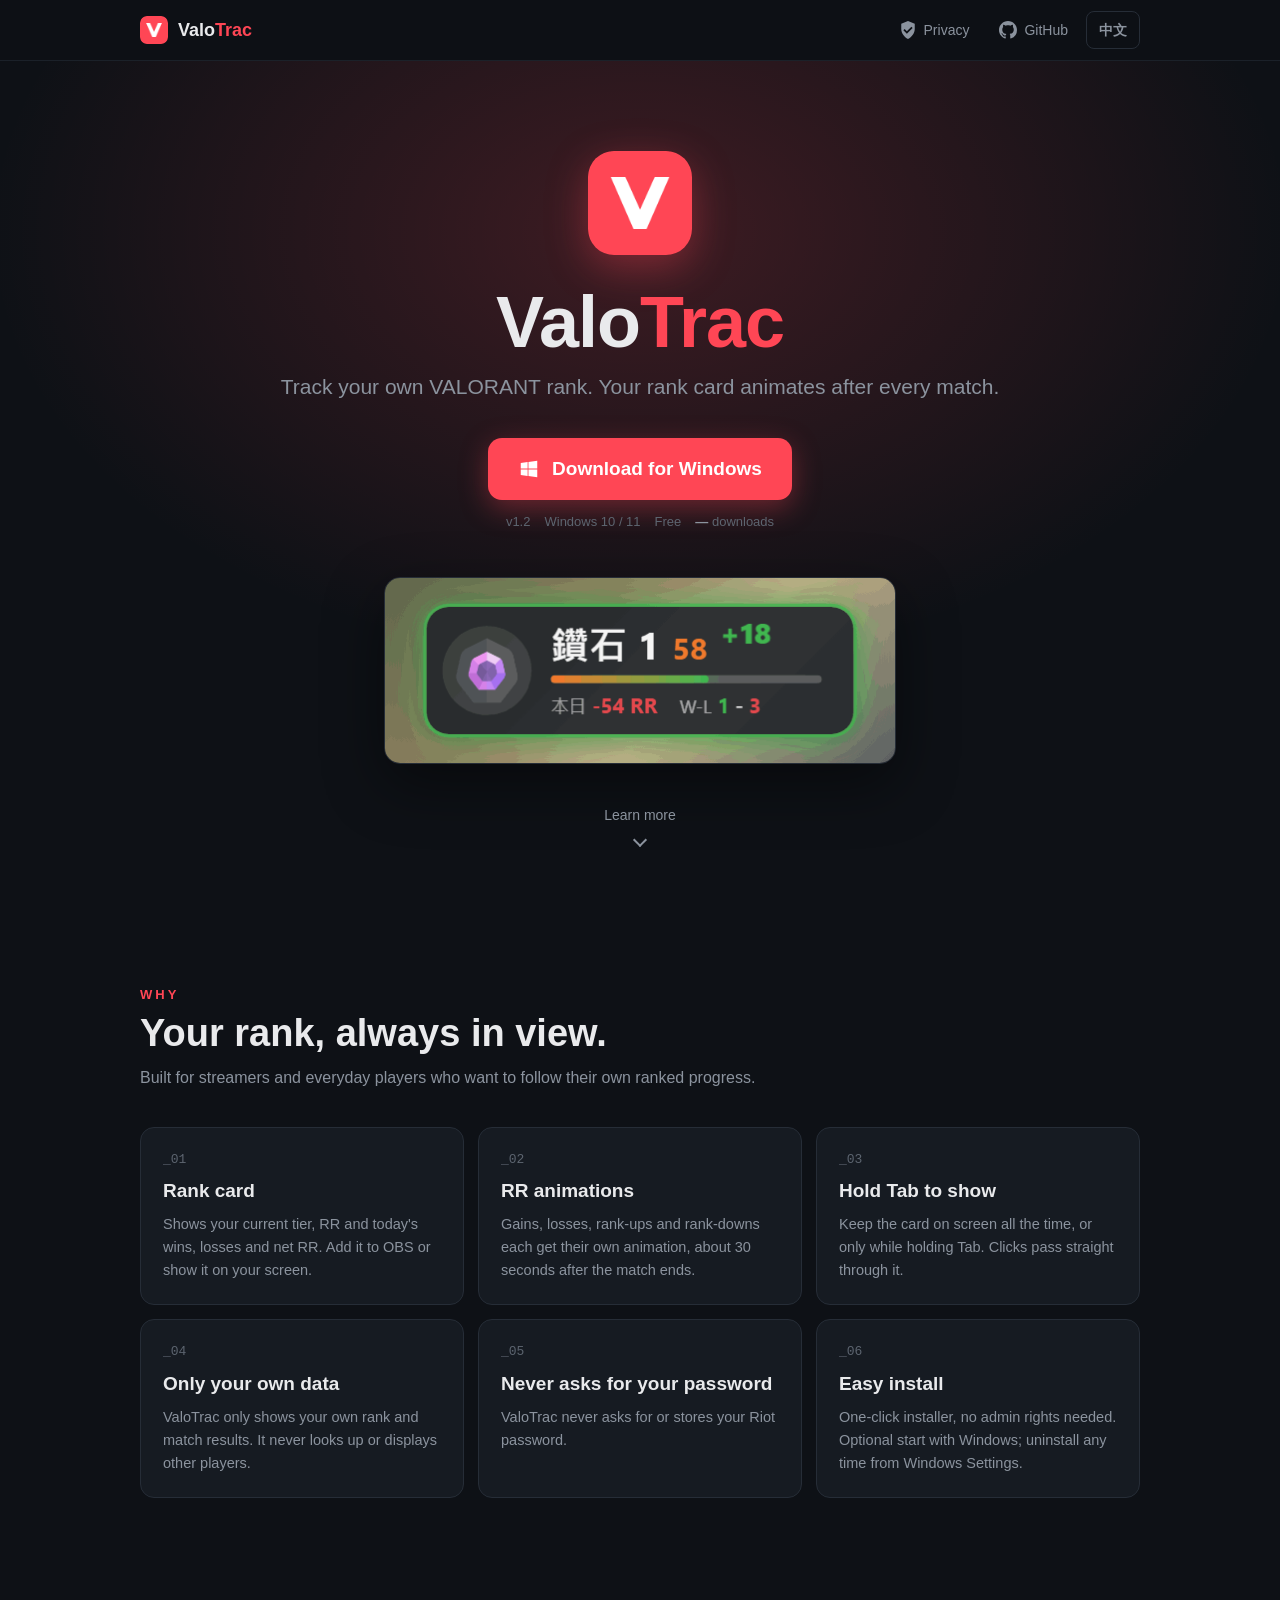
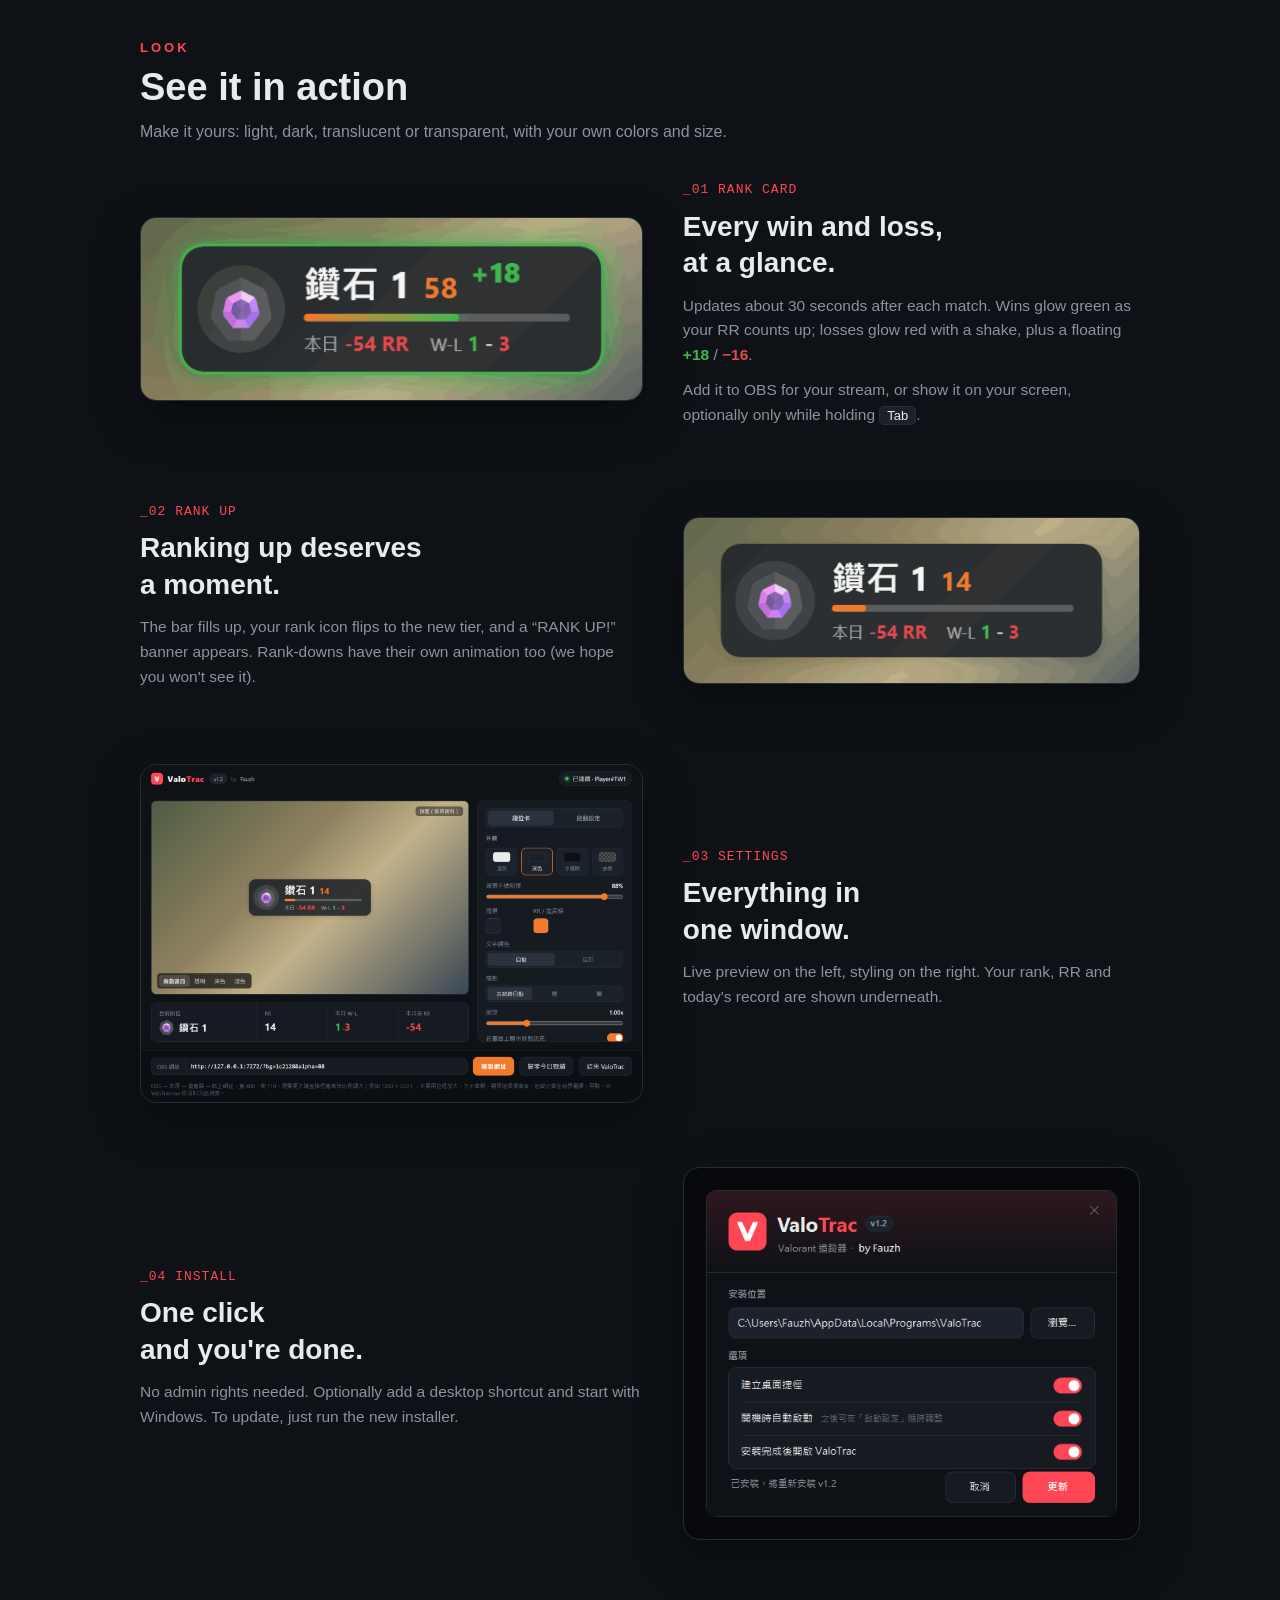
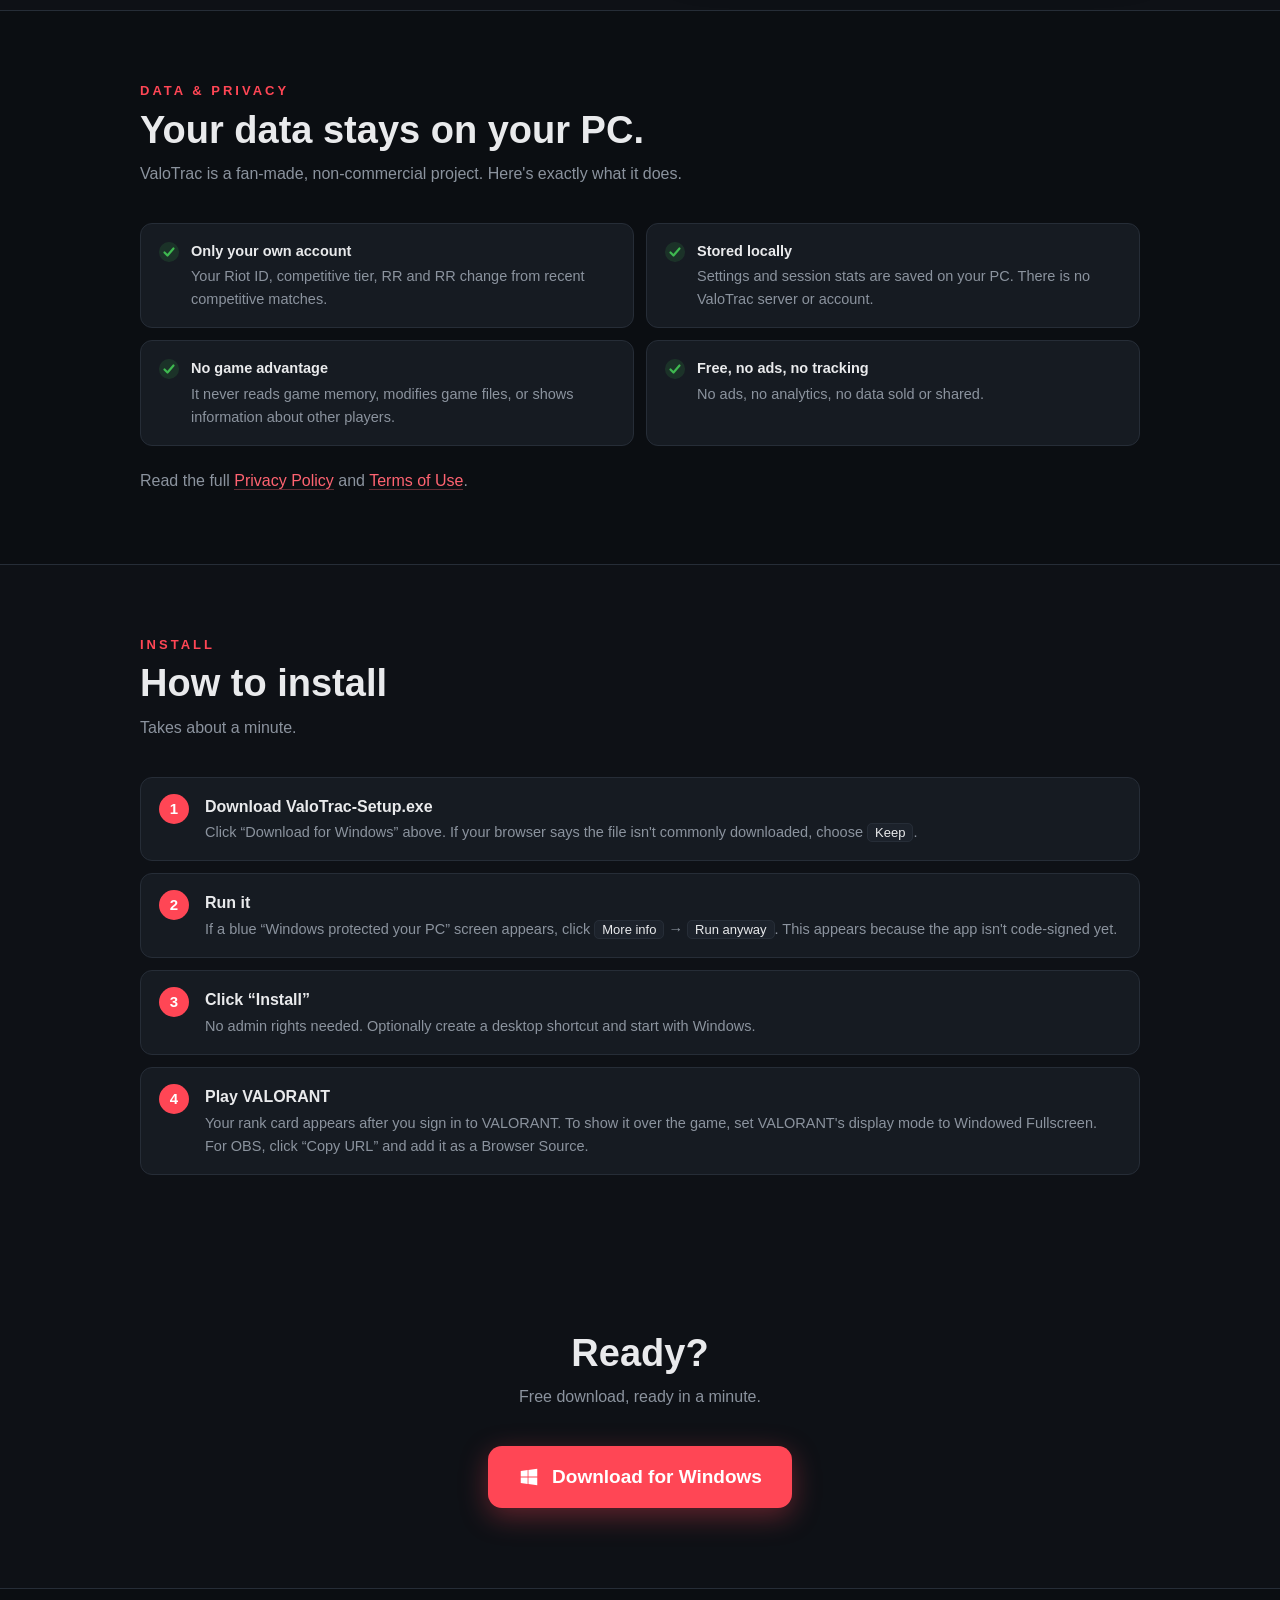
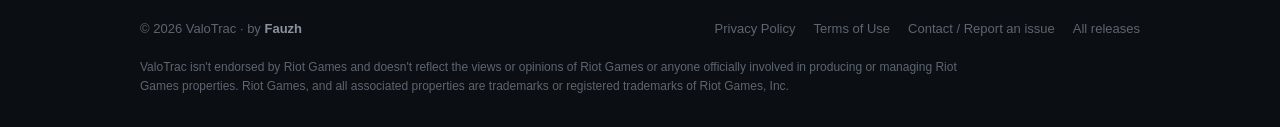
==== docs/index.html @ a449d6d4 "Add files via upload" ====
<!doctype html>
<html lang="zh-Hant">
<head>
<meta charset="utf-8">
<meta name="viewport" content="width=device-width, initial-scale=1">
<title data-en="ValoTrac — VALORANT Rank Tracker">ValoTrac — Valorant 追蹤器</title>
<meta name="description" content="ValoTrac is a free Windows companion app that tracks your own VALORANT competitive rank and RR, with an animated rank card for streams and your screen. by Fauzh">
<meta property="og:title" content="ValoTrac — VALORANT Rank Tracker">
<meta property="og:description" content="Track your own VALORANT rank and RR with an animated rank card. Free for Windows.">
<meta property="og:image" content="img/shot-app.png">
<link rel="icon" href="favicon.ico">
<style>
  :root {
    --bg: #0e1116; --bg2: #0b0e12; --panel: #161b22; --panel2: #1c222b; --line: #262d37;
    --text: #e9eaec; --muted: #8b939e; --dim: #5d6570;
    --red: #ff4655; --red2: #ff6371; --accent: #f27a2c; --win: #3fb950;
  }
  * { box-sizing: border-box; }
  html { scroll-behavior: smooth; }
  body {
    margin: 0; background: var(--bg); color: var(--text);
    font-family: "Segoe UI", "Microsoft JhengHei", "PingFang TC", "Noto Sans TC", sans-serif;
    font-size: 16px; line-height: 1.6; -webkit-font-smoothing: antialiased;
  }
  a { color: inherit; text-decoration: none; }
  .wrap { max-width: 1040px; margin: 0 auto; padding: 0 20px; }

  /* ---------- 頂部 ---------- */
  nav { position: sticky; top: 0; z-index: 10; backdrop-filter: blur(10px); background: rgba(14,17,22,.75); border-bottom: 1px solid rgba(38,45,55,.6); }
  nav .wrap { display: flex; align-items: center; gap: 6px; height: 60px; }
  .brand { display: flex; align-items: center; gap: 10px; font-weight: 800; font-size: 18px; margin-right: auto; }
  .brand img { width: 28px; height: 28px; border-radius: 7px; }
  .brand span { color: var(--red); }
  .navlink { display: inline-flex; align-items: center; gap: 7px; padding: 7px 12px; border-radius: 8px; color: var(--muted); font-size: 14px; background: none; border: 0; font: inherit; font-size: 14px; cursor: pointer; }
  .navlink:hover { background: var(--panel); color: var(--text); }
  .navlink svg { width: 18px; height: 18px; fill: currentColor; }
  .lang { border: 1px solid var(--line); font-weight: 600; min-width: 52px; justify-content: center; }

  /* ---------- Hero ---------- */
  .hero { position: relative; text-align: center; padding: 90px 0 70px; overflow: hidden; }
  .hero::before {
    content: ""; position: absolute; inset: -40% -10% auto; height: 120%;
    background: radial-gradient(ellipse at center, rgba(255,70,85,.20), transparent 60%); pointer-events: none;
  }
  .hero > * { position: relative; }
  .logo { width: 104px; height: 104px; border-radius: 26px; box-shadow: 0 12px 40px rgba(255,70,85,.35); }
  h1 { font-size: clamp(44px, 9vw, 72px); line-height: 1.05; margin: 22px 0 10px; letter-spacing: -1px; }
  h1 span { color: var(--red); }
  .tagline { font-size: clamp(17px, 2.6vw, 21px); color: var(--muted); margin: 0 0 34px; }
  .cta { display: inline-flex; flex-direction: column; align-items: center; gap: 12px; }
  .dl {
    display: inline-flex; align-items: center; gap: 12px; padding: 16px 30px; border-radius: 14px;
    background: var(--red); color: #fff; font-size: 19px; font-weight: 700;
    box-shadow: 0 8px 28px rgba(255,70,85,.35); transition: transform .15s, background .15s, box-shadow .15s;
  }
  .dl:hover { background: var(--red2); transform: translateY(-2px); box-shadow: 0 12px 34px rgba(255,70,85,.45); }
  .dl svg { width: 22px; height: 22px; fill: currentColor; }
  .meta { font-size: 13px; color: var(--dim); display: flex; gap: 14px; flex-wrap: wrap; justify-content: center; }
  .meta b { color: var(--muted); font-weight: 600; }
  .hero-gif { margin: 44px auto 0; max-width: 512px; border-radius: 16px; overflow: hidden; border: 1px solid var(--line); box-shadow: 0 20px 60px rgba(0,0,0,.45); }
  .hero-gif img { display: block; width: 100%; height: auto; }
  .more { display: inline-block; margin-top: 40px; color: var(--muted); font-size: 14px; }
  .more:hover { color: var(--text); }
  .more::after { content: ""; display: block; width: 8px; height: 8px; margin: 8px auto 0; border-right: 2px solid currentColor; border-bottom: 2px solid currentColor; transform: rotate(45deg); }

  /* ---------- 區塊 ---------- */
  section { padding: 70px 0; }
  .eyebrow { color: var(--red); font-weight: 800; letter-spacing: 3px; font-size: 13px; }
  h2 { font-size: clamp(28px, 4.5vw, 38px); margin: 6px 0 8px; line-height: 1.2; }
  .lead { color: var(--muted); margin: 0 0 36px; }

  .features { display: grid; grid-template-columns: repeat(3, 1fr); gap: 14px; }
  .feat { background: var(--panel); border: 1px solid var(--line); border-radius: 14px; padding: 22px; transition: border-color .2s, transform .2s; }
  .feat:hover { border-color: #3a4350; transform: translateY(-2px); }
  .feat .n { font-family: Consolas, monospace; color: var(--dim); font-size: 13px; }
  .feat h3 { margin: 6px 0 6px; font-size: 19px; }
  .feat p { margin: 0; color: var(--muted); font-size: 14.5px; }

  .show { display: grid; grid-template-columns: 1.1fr 1fr; gap: 40px; align-items: center; margin-bottom: 64px; }
  .show:last-child { margin-bottom: 0; }
  .show.rev .media { order: 2; }
  .show .media { border-radius: 16px; overflow: hidden; border: 1px solid var(--line); background: var(--panel); box-shadow: 0 16px 48px rgba(0,0,0,.35); }
  .show .media.plain { background: #07090c; padding: 22px; display: grid; place-items: center; }
  .show .media img { display: block; width: 100%; height: auto; }
  .show .media.plain img { max-width: 420px; border-radius: 10px; }
  .show .n { font-family: Consolas, monospace; color: var(--red); font-size: 13px; letter-spacing: 1px; }
  .show h3 { font-size: clamp(22px, 3vw, 28px); line-height: 1.3; margin: 8px 0 12px; }
  .show p { color: var(--muted); margin: 0 0 10px; font-size: 15.5px; }
  .show p b { color: var(--text); }
  .show b.up { color: var(--win); } .show b.down { color: #e5484d; }

  /* ---------- 資料與隱私 ---------- */
  .trust { background: var(--bg2); border-top: 1px solid var(--line); border-bottom: 1px solid var(--line); }
  .checks { display: grid; grid-template-columns: 1fr 1fr; gap: 12px; padding: 0; margin: 0 0 22px; list-style: none; }
  .checks li { display: flex; gap: 12px; align-items: flex-start; background: var(--panel); border: 1px solid var(--line); border-radius: 12px; padding: 16px 18px; color: var(--muted); font-size: 14.5px; }
  .checks li::before { content: ""; flex: none; width: 20px; height: 20px; margin-top: 2px; border-radius: 50%; background: rgba(63,185,80,.15) url("data:image/svg+xml,%3Csvg xmlns='http://www.w3.org/2000/svg' viewBox='0 0 20 20'%3E%3Cpath d='M5.5 10.5l3 3 6-7' fill='none' stroke='%233fb950' stroke-width='2.2' stroke-linecap='round' stroke-linejoin='round'/%3E%3C/svg%3E") center/20px no-repeat; }
  .checks b { color: var(--text); display: block; margin-bottom: 2px; }
  .textlink { color: var(--red2); border-bottom: 1px solid rgba(255,99,113,.35); }
  .textlink:hover { border-color: var(--red2); }

  .steps { counter-reset: s; display: grid; gap: 12px; padding: 0; margin: 0; list-style: none; }
  .steps li { counter-increment: s; display: flex; gap: 16px; align-items: flex-start; background: var(--panel); border: 1px solid var(--line); border-radius: 12px; padding: 16px 18px; }
  .steps li::before { content: counter(s); flex: none; width: 30px; height: 30px; border-radius: 50%; background: var(--red); color: #fff; font-weight: 800; display: grid; place-items: center; font-size: 15px; }
  .steps b { color: var(--text); }
  .steps p { margin: 2px 0 0; color: var(--muted); font-size: 14.5px; }
  kbd { font-family: inherit; font-size: 13px; padding: 1px 7px; border-radius: 5px; background: var(--panel2); border: 1px solid var(--line); color: var(--text); }

  .final { text-align: center; padding: 80px 0; }

  footer { border-top: 1px solid var(--line); background: var(--bg2); padding: 30px 0; color: var(--dim); font-size: 13px; }
  footer .row { display: flex; flex-wrap: wrap; gap: 8px 22px; justify-content: space-between; align-items: center; }
  footer .links { display: flex; flex-wrap: wrap; gap: 6px 18px; }
  footer .links a:hover { color: var(--text); }
  footer b { color: var(--muted); }
  footer .legal { margin: 18px 0 0; font-size: 12px; line-height: 1.6; color: var(--dim); max-width: 820px; }

  @media (max-width: 800px) {
    .features { grid-template-columns: 1fr 1fr; }
    .checks { grid-template-columns: 1fr; }
    .show { grid-template-columns: 1fr; gap: 20px; margin-bottom: 48px; }
    .show.rev .media { order: 0; }
    .show h3 br { display: none; }
  }
  @media (max-width: 520px) {
    .features { grid-template-columns: 1fr; }
    .navlink .t { display: none; }
    .hero { padding: 64px 0 50px; }
    .dl { padding: 14px 24px; font-size: 17px; }
  }
</style>
</head>
<body>

<nav>
  <div class="wrap">
    <a class="brand" href="#"><img src="img/icon.png" alt=""><b>Valo<span>Trac</span></b></a>
    <a class="navlink" href="privacy.html"><svg viewBox="0 0 16 16"><path d="M8 0 2 2.5v4.6c0 3.7 2.6 7.2 6 8.9 3.4-1.7 6-5.2 6-8.9V2.5L8 0Zm-1 11.4L3.9 8.3l1.1-1.1 2 2 4-4 1.1 1.1-5.1 5.1Z"/></svg><span class="t" data-en="Privacy">隱私權</span></a>
    <a class="navlink" data-gh="repo" href="#" target="_blank" rel="noopener">
      <svg viewBox="0 0 16 16"><path d="M8 0C3.58 0 0 3.58 0 8c0 3.54 2.29 6.53 5.47 7.59.4.07.55-.17.55-.38 0-.19-.01-.82-.01-1.49-2.01.37-2.53-.49-2.69-.94-.09-.23-.48-.94-.82-1.13-.28-.15-.68-.52-.01-.53.63-.01 1.08.58 1.23.82.72 1.21 1.87.87 2.33.66.07-.52.28-.87.51-1.07-1.78-.2-3.64-.89-3.64-3.95 0-.87.31-1.59.82-2.15-.08-.2-.36-1.02.08-2.12 0 0 .67-.21 2.2.82.64-.18 1.32-.27 2-.27.68 0 1.36.09 2 .27 1.53-1.04 2.2-.82 2.2-.82.44 1.1.16 1.92.08 2.12.51.56.82 1.27.82 2.15 0 3.07-1.87 3.75-3.65 3.95.29.25.54.73.54 1.48 0 1.07-.01 1.93-.01 2.2 0 .21.15.46.55.38A8.013 8.013 0 0016 8c0-4.42-3.58-8-8-8z"/></svg><span class="t">GitHub</span></a>
    <button class="navlink lang" id="langBtn" type="button" aria-label="Switch language">EN</button>
  </div>
</nav>

<header class="hero">
  <div class="wrap">
    <img class="logo" src="img/icon.png" alt="ValoTrac">
    <h1>Valo<span>Trac</span></h1>
    <p class="tagline" data-en="Track your own VALORANT rank. Your rank card animates after every match.">追蹤你自己的 VALORANT 段位，打完一場，段位卡自己會動。</p>
    <div class="cta">
      <a class="dl" data-gh="download" href="#">
        <svg viewBox="0 0 24 24"><path d="M3 5.5 10.5 4.4v7.1H3V5.5Zm0 13 7.5 1.1v-7H3v5.9Zm8.4 1.2L21 21v-8.4h-9.6v7.1Zm0-15.4v7.2H21V3l-9.6 1.3Z"/></svg>
        <span data-en="Download for Windows">下載 Windows 版</span>
      </a>
      <div class="meta">
        <span id="ver">v1.2</span>
        <span>Windows 10 / 11</span>
        <span data-en="Free">免費</span>
        <span data-en="&lt;b id=&quot;count&quot;&gt;—&lt;/b&gt; downloads">累計下載 <b id="count">—</b> 次</span>
      </div>
    </div>
    <div class="hero-gif"><img src="img/card-updown.gif" alt="Rank card animation: +18 RR win, −16 RR loss" width="512" height="186"></div>
    <div><a class="more" href="#why" data-en="Learn more">更多</a></div>
  </div>
</header>

<section id="why">
  <div class="wrap">
    <div class="eyebrow">WHY</div>
    <h2 data-en="Your rank, always in view.">開著遊戲，段位一直都在眼前。</h2>
    <p class="lead" data-en="Built for streamers and everyday players who want to follow their own ranked progress.">給想隨時掌握自己排位進度的實況主與一般玩家。</p>
    <div class="features">
      <div class="feat"><div class="n">_01</div><h3 data-en="Rank card">段位卡</h3><p data-en="Shows your current tier, RR and today's wins, losses and net RR. Add it to OBS or show it on your screen.">即時顯示你的段位、RR、本日勝敗與淨 RR。可以放進 OBS，也可以直接顯示在螢幕上。</p></div>
      <div class="feat"><div class="n">_02</div><h3 data-en="RR animations">上分動畫</h3><p data-en="Gains, losses, rank-ups and rank-downs each get their own animation, about 30 seconds after the match ends.">上分、掉分、升段、降段都有專屬動畫，比賽結束約 30 秒內自動更新。</p></div>
      <div class="feat"><div class="n">_03</div><h3 data-en="Hold Tab to show">按 Tab 顯示</h3><p data-en="Keep the card on screen all the time, or only while holding Tab. Clicks pass straight through it.">段位卡可以一直顯示，或只在按住 Tab 時出現；滑鼠會直接穿透，不影響操作。</p></div>
      <div class="feat"><div class="n">_04</div><h3 data-en="Only your own data">只看你自己</h3><p data-en="ValoTrac only shows your own rank and match results. It never looks up or displays other players.">ValoTrac 只顯示你自己的段位與戰績，不會查詢或顯示其他玩家的資料。</p></div>
      <div class="feat"><div class="n">_05</div><h3 data-en="Never asks for your password">不會要你的密碼</h3><p data-en="ValoTrac never asks for or stores your Riot password.">ValoTrac 不會要求、也不會儲存你的 Riot 帳號密碼。</p></div>
      <div class="feat"><div class="n">_06</div><h3 data-en="Easy install">好安裝</h3><p data-en="One-click installer, no admin rights needed. Optional start with Windows; uninstall any time from Windows Settings.">一鍵安裝，不需要系統管理員權限；可設定開機自動啟動，隨時從 Windows 設定解除安裝。</p></div>
    </div>
  </div>
</section>

<section>
  <div class="wrap">
    <div class="eyebrow">LOOK</div>
    <h2 data-en="See it in action">長這樣</h2>
    <p class="lead" data-en="Make it yours: light, dark, translucent or transparent, with your own colors and size.">外觀可以自己調：淺色、深色、半透明、去背，顏色和大小都能改。</p>

    <div class="show">
      <div class="media"><img src="img/card-updown.gif" alt="Rank card: +18 RR with green glow, −16 RR with red glow" loading="lazy"></div>
      <div class="txt">
        <div class="n" data-en="_01 RANK CARD">_01 段位卡</div>
        <h3 data-en="Every win and loss,&lt;br&gt;at a glance.">每一場的加分、扣分，<br>一眼就看到。</h3>
        <p data-en="Updates about 30 seconds after each match. Wins glow green as your RR counts up; losses glow red with a shake, plus a floating &lt;b class=&quot;up&quot;&gt;+18&lt;/b&gt; / &lt;b class=&quot;down&quot;&gt;−16&lt;/b&gt;.">打完一場約 30 秒內自動更新。上分時綠光、RR 數字往上跳；掉分時紅光加抖動，還會飄出 <b class="up">+18</b> / <b class="down">−16</b>。</p>
        <p data-en="Add it to OBS for your stream, or show it on your screen, optionally only while holding &lt;kbd&gt;Tab&lt;/kbd&gt;.">可以放進 OBS 直播，也可以直接顯示在螢幕上，設定成按住 <kbd>Tab</kbd> 才出現。</p>
      </div>
    </div>

    <div class="show rev">
      <div class="media"><img src="img/rankup.gif" alt="Rank-up animation" loading="lazy"></div>
      <div class="txt">
        <div class="n" data-en="_02 RANK UP">_02 升段動畫</div>
        <h3 data-en="Ranking up deserves&lt;br&gt;a moment.">升段那一刻，<br>值得一點儀式感。</h3>
        <p data-en="The bar fills up, your rank icon flips to the new tier, and a “RANK UP!” banner appears. Rank-downs have their own animation too (we hope you won't see it).">進度條衝到滿、段位圖示翻面換成新段位，再跳出「升段！」橫幅。降段也有專屬動畫（雖然不希望你看到）。</p>
      </div>
    </div>

    <div class="show">
      <div class="media"><img src="img/shot-app.png" alt="ValoTrac settings window" loading="lazy"></div>
      <div class="txt">
        <div class="n" data-en="_03 SETTINGS">_03 設定介面</div>
        <h3 data-en="Everything in&lt;br&gt;one window.">所有東西，<br>都在一個視窗裡調。</h3>
        <p data-en="Live preview on the left, styling on the right. Your rank, RR and today's record are shown underneath.">左邊即時預覽，右邊調外觀；下方顯示你目前的段位、RR 與本日戰績。</p>
      </div>
    </div>

    <div class="show rev">
      <div class="media plain"><img src="img/shot-setup.png" alt="ValoTrac installer" loading="lazy"></div>
      <div class="txt">
        <div class="n" data-en="_04 INSTALL">_04 安裝</div>
        <h3 data-en="One click&lt;br&gt;and you're done.">按一下，<br>就裝好了。</h3>
        <p data-en="No admin rights needed. Optionally add a desktop shortcut and start with Windows. To update, just run the new installer.">不需要系統管理員權限。可以勾選桌面捷徑、開機自動啟動；之後出新版，直接執行新的安裝檔就能更新。</p>
      </div>
    </div>
  </div>
</section>

<section class="trust" id="data">
  <div class="wrap">
    <div class="eyebrow">DATA &amp; PRIVACY</div>
    <h2 data-en="Your data stays on your PC.">你的資料只留在你的電腦。</h2>
    <p class="lead" data-en="ValoTrac is a fan-made, non-commercial project. Here's exactly what it does.">ValoTrac 是玩家自製的非商業專案，以下是它做什麼、不做什麼。</p>
    <ul class="checks">
      <li><div><b data-en="Only your own account">只讀取你自己的帳號</b><span data-en="Your Riot ID, competitive tier, RR and RR change from recent competitive matches.">你的 Riot ID、競技段位、RR，以及最近競技對戰的 RR 變化。</span></div></li>
      <li><div><b data-en="Stored locally">只存在本機</b><span data-en="Settings and session stats are saved on your PC. There is no ValoTrac server or account.">設定與戰績只存在你的電腦，沒有 ValoTrac 伺服器，也不需要註冊帳號。</span></div></li>
      <li><div><b data-en="No game advantage">不影響遊戲公平性</b><span data-en="It never reads game memory, modifies game files, or shows information about other players.">不讀取遊戲記憶體、不修改遊戲檔案，也不顯示任何其他玩家的資訊。</span></div></li>
      <li><div><b data-en="Free, no ads, no tracking">免費、無廣告、無追蹤</b><span data-en="No ads, no analytics, no data sold or shared.">沒有廣告、沒有使用分析，也不會販售或分享任何資料。</span></div></li>
    </ul>
    <p class="lead" style="margin:0" data-en="Read the full &lt;a class=&quot;textlink&quot; href=&quot;privacy.html&quot;&gt;Privacy Policy&lt;/a&gt; and &lt;a class=&quot;textlink&quot; href=&quot;terms.html&quot;&gt;Terms of Use&lt;/a&gt;.">完整內容請看<a class="textlink" href="privacy.html">隱私權政策</a>與<a class="textlink" href="terms.html">使用條款</a>。</p>
  </div>
</section>

<section id="install">
  <div class="wrap">
    <div class="eyebrow">INSTALL</div>
    <h2 data-en="How to install">怎麼安裝</h2>
    <p class="lead" data-en="Takes about a minute.">大約一分鐘。</p>
    <ol class="steps">
      <li><div><b data-en="Download ValoTrac-Setup.exe">下載 ValoTrac-Setup.exe</b><p data-en="Click “Download for Windows” above. If your browser says the file isn't commonly downloaded, choose &lt;kbd&gt;Keep&lt;/kbd&gt;.">按上面的「下載 Windows 版」。瀏覽器如果說「不常下載」，選<kbd>保留</kbd>。</p></div></li>
      <li><div><b data-en="Run it">雙擊執行</b><p data-en="If a blue “Windows protected your PC” screen appears, click &lt;kbd&gt;More info&lt;/kbd&gt; → &lt;kbd&gt;Run anyway&lt;/kbd&gt;. This appears because the app isn't code-signed yet.">如果跳出藍色的「Windows 已保護您的電腦」，點<kbd>其他資訊</kbd>→<kbd>仍要執行</kbd>。這是因為程式還沒有付費的數位簽章。</p></div></li>
      <li><div><b data-en="Click “Install”">按「安裝」</b><p data-en="No admin rights needed. Optionally create a desktop shortcut and start with Windows.">不需要系統管理員權限。可以勾選建立桌面捷徑、開機自動啟動。</p></div></li>
      <li><div><b data-en="Play VALORANT">打開 VALORANT，開始使用</b><p data-en="Your rank card appears after you sign in to VALORANT. To show it over the game, set VALORANT's display mode to Windowed Fullscreen. For OBS, click “Copy URL” and add it as a Browser Source.">登入 VALORANT 後段位卡就會出現。要顯示在遊戲畫面上，請把 VALORANT 的顯示模式設成「視窗化全螢幕」。要用 OBS 的話，按「複製網址」貼到瀏覽器來源即可。</p></div></li>
    </ol>
  </div>
</section>

<section class="final">
  <div class="wrap">
    <h2 data-en="Ready?">準備好了嗎？</h2>
    <p class="lead" data-en="Free download, ready in a minute.">免費下載，裝好就能用。</p>
    <a class="dl" data-gh="download" href="#">
      <svg viewBox="0 0 24 24"><path d="M3 5.5 10.5 4.4v7.1H3V5.5Zm0 13 7.5 1.1v-7H3v5.9Zm8.4 1.2L21 21v-8.4h-9.6v7.1Zm0-15.4v7.2H21V3l-9.6 1.3Z"/></svg>
      <span data-en="Download for Windows">下載 Windows 版</span>
    </a>
  </div>
</section>

<footer>
  <div class="wrap">
    <div class="row">
      <span>© 2026 ValoTrac · by <b>Fauzh</b></span>
      <div class="links">
        <a href="privacy.html" data-en="Privacy Policy">隱私權政策</a>
        <a href="terms.html" data-en="Terms of Use">使用條款</a>
        <a data-gh="issues" href="#" target="_blank" rel="noopener" data-en="Contact / Report an issue">聯絡 / 回報問題</a>
        <a data-gh="releases" href="#" target="_blank" rel="noopener" data-en="All releases">所有版本</a>
      </div>
    </div>
    <p class="legal">ValoTrac isn't endorsed by Riot Games and doesn't reflect the views or opinions of Riot Games or anyone officially involved in producing or managing Riot Games properties. Riot Games, and all associated properties are trademarks or registered trademarks of Riot Games, Inc.</p>
  </div>
</footer>

<script src="site.js"></script>
</body>
</html>
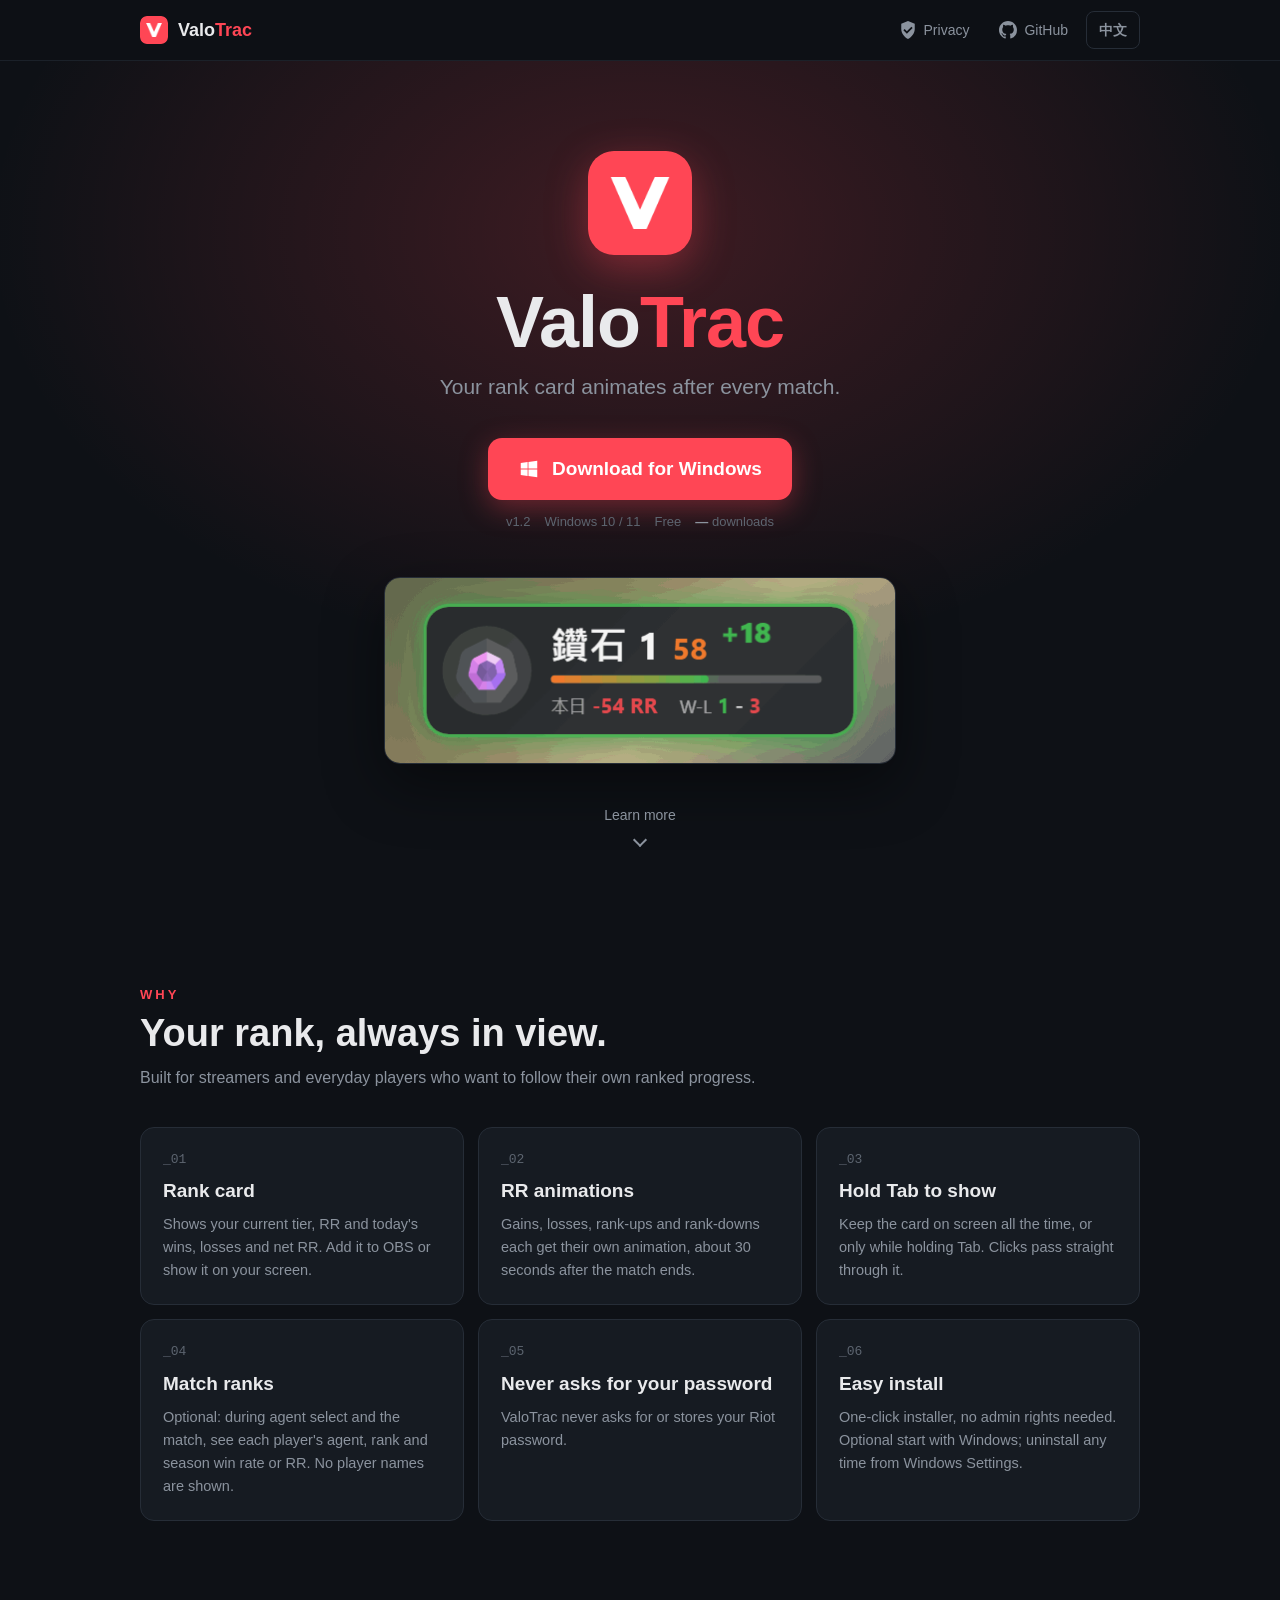
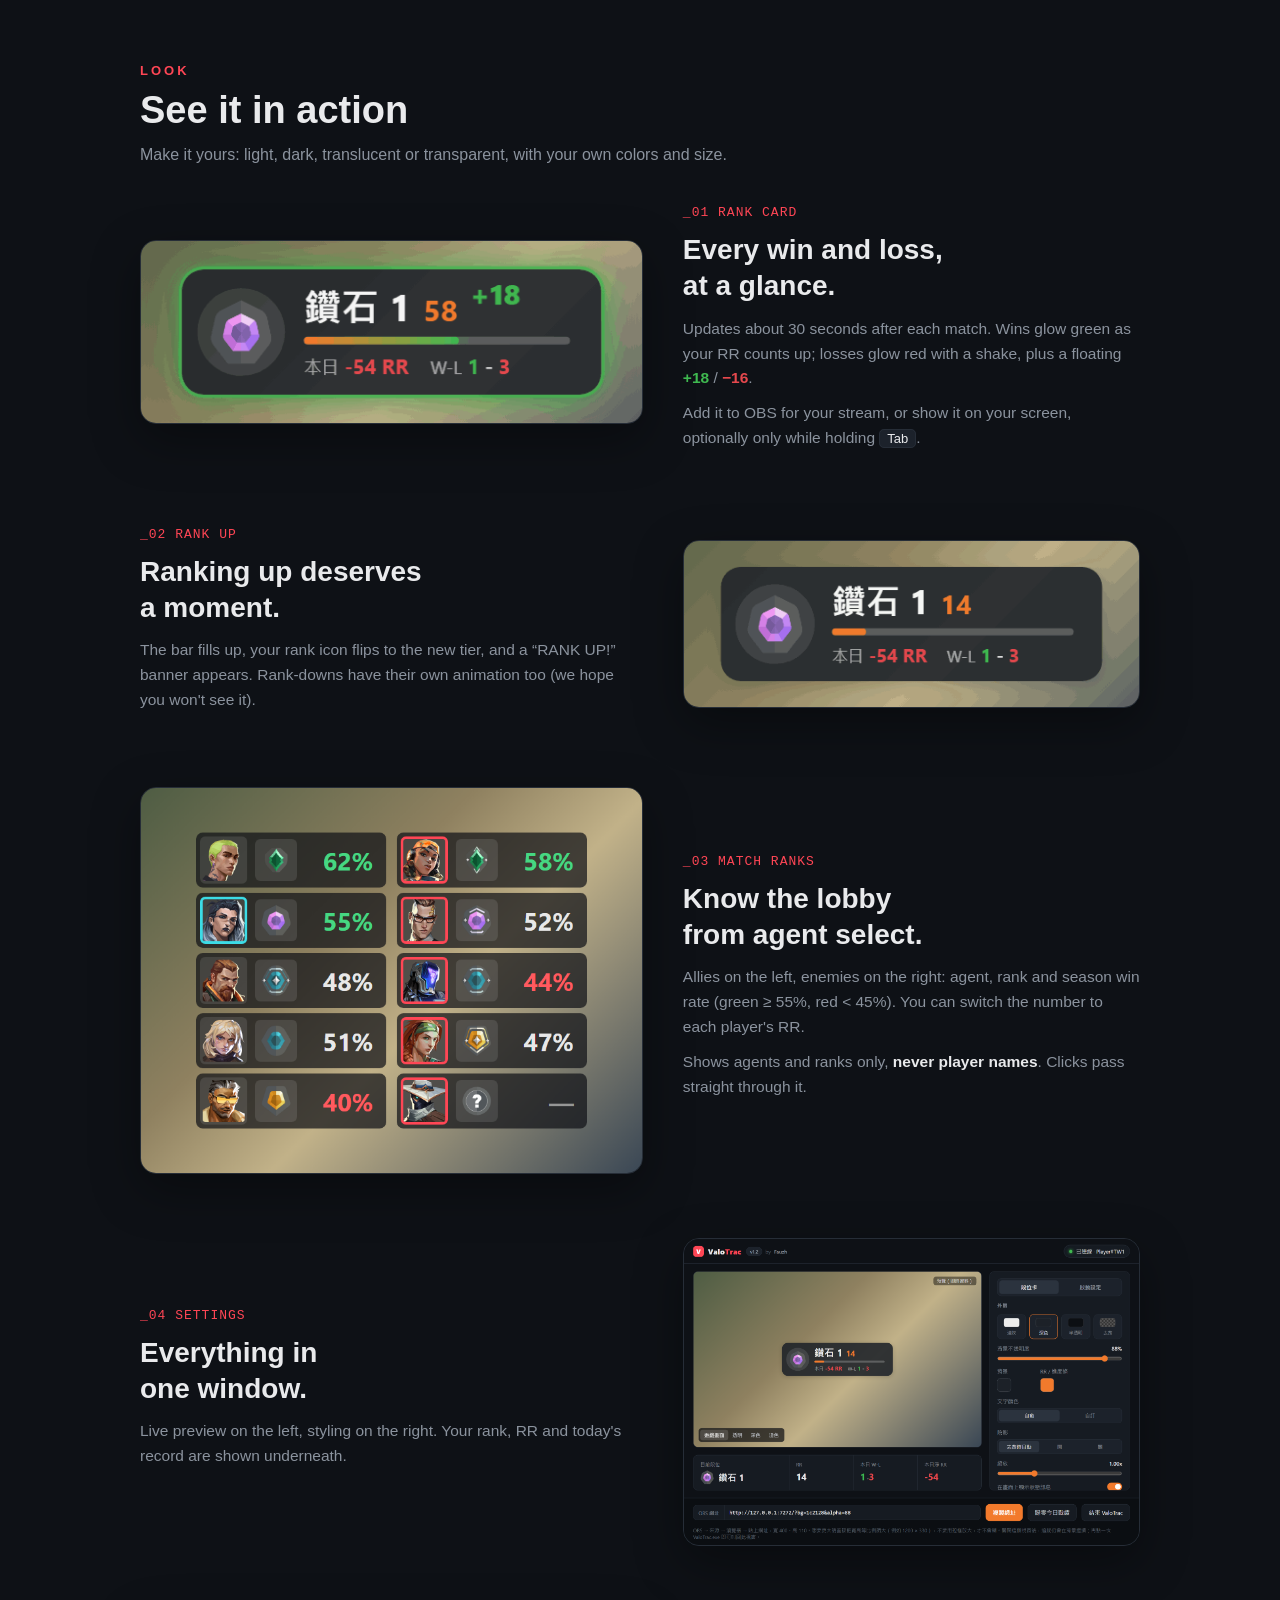
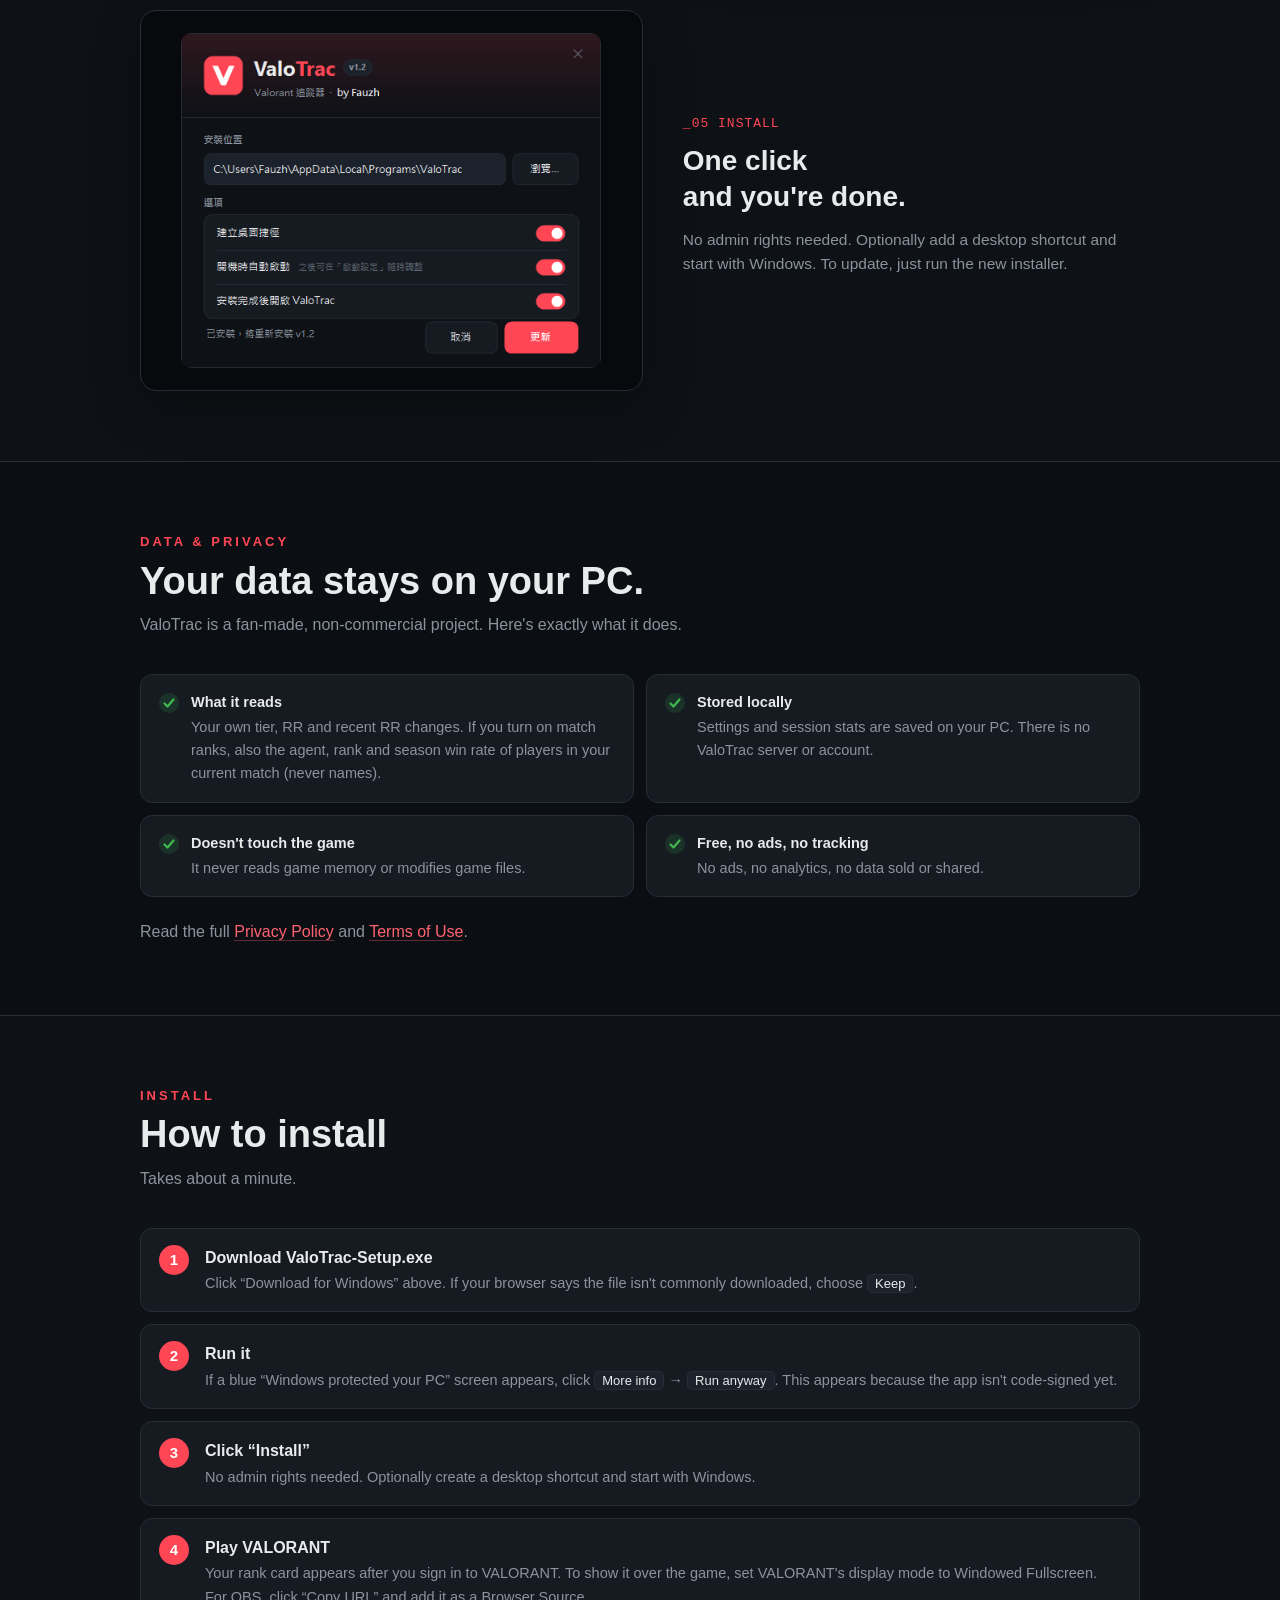
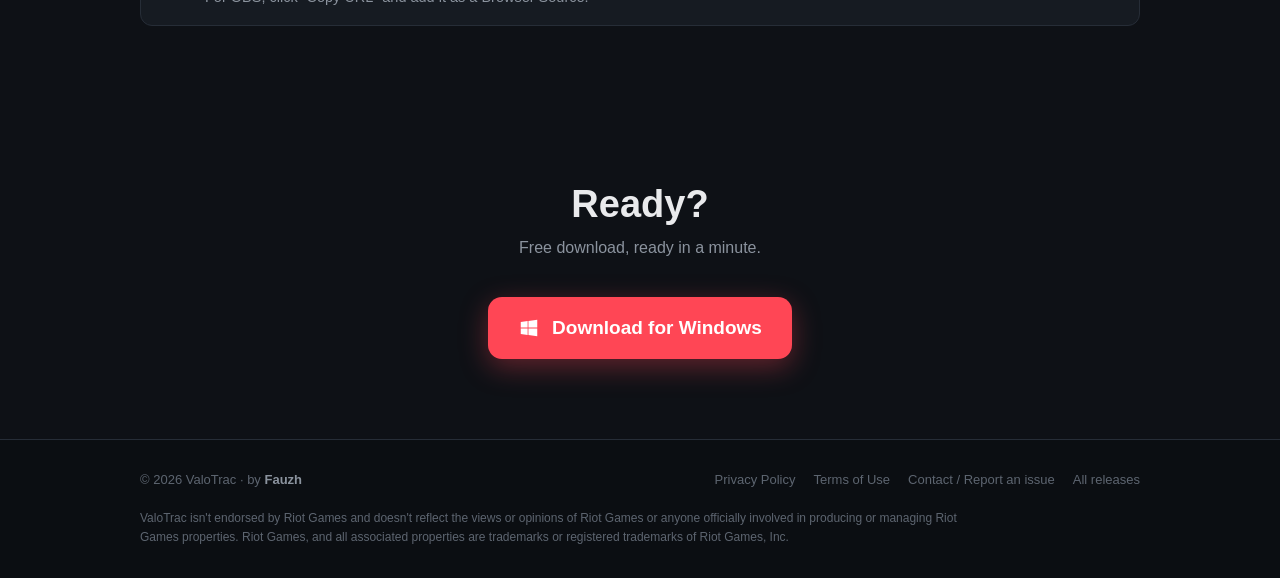
==== commit a80edcb2: "Add files via upload" ====
--- a/docs/index.html
+++ b/docs/index.html
@@ -145,7 +145,7 @@
   <div class="wrap">
     <img class="logo" src="img/icon.png" alt="ValoTrac">
     <h1>Valo<span>Trac</span></h1>
-    <p class="tagline" data-en="Track your own VALORANT rank. Your rank card animates after every match.">追蹤你自己的 VALORANT 段位，打完一場，段位卡自己會動。</p>
+    <p class="tagline" data-en="Your rank card animates after every match.">打完一場，段位卡自己會動。</p>
     <div class="cta">
       <a class="dl" data-gh="download" href="#">
         <svg viewBox="0 0 24 24"><path d="M3 5.5 10.5 4.4v7.1H3V5.5Zm0 13 7.5 1.1v-7H3v5.9Zm8.4 1.2L21 21v-8.4h-9.6v7.1Zm0-15.4v7.2H21V3l-9.6 1.3Z"/></svg>
@@ -172,7 +172,7 @@
       <div class="feat"><div class="n">_01</div><h3 data-en="Rank card">段位卡</h3><p data-en="Shows your current tier, RR and today's wins, losses and net RR. Add it to OBS or show it on your screen.">即時顯示你的段位、RR、本日勝敗與淨 RR。可以放進 OBS，也可以直接顯示在螢幕上。</p></div>
       <div class="feat"><div class="n">_02</div><h3 data-en="RR animations">上分動畫</h3><p data-en="Gains, losses, rank-ups and rank-downs each get their own animation, about 30 seconds after the match ends.">上分、掉分、升段、降段都有專屬動畫，比賽結束約 30 秒內自動更新。</p></div>
       <div class="feat"><div class="n">_03</div><h3 data-en="Hold Tab to show">按 Tab 顯示</h3><p data-en="Keep the card on screen all the time, or only while holding Tab. Clicks pass straight through it.">段位卡可以一直顯示，或只在按住 Tab 時出現；滑鼠會直接穿透，不影響操作。</p></div>
-      <div class="feat"><div class="n">_04</div><h3 data-en="Only your own data">只看你自己</h3><p data-en="ValoTrac only shows your own rank and match results. It never looks up or displays other players.">ValoTrac 只顯示你自己的段位與戰績，不會查詢或顯示其他玩家的資料。</p></div>
+      <div class="feat"><div class="n">_04</div><h3 data-en="Match ranks">查看段位</h3><p data-en="Optional: during agent select and the match, see each player's agent, rank and season win rate or RR. No player names are shown.">選用功能：選角與對戰中看到雙方每個人的英雄、段位、本季勝率或 RR，不顯示任何玩家名字。</p></div>
       <div class="feat"><div class="n">_05</div><h3 data-en="Never asks for your password">不會要你的密碼</h3><p data-en="ValoTrac never asks for or stores your Riot password.">ValoTrac 不會要求、也不會儲存你的 Riot 帳號密碼。</p></div>
       <div class="feat"><div class="n">_06</div><h3 data-en="Easy install">好安裝</h3><p data-en="One-click installer, no admin rights needed. Optional start with Windows; uninstall any time from Windows Settings.">一鍵安裝，不需要系統管理員權限；可設定開機自動啟動，隨時從 Windows 設定解除安裝。</p></div>
     </div>
@@ -205,18 +205,27 @@
     </div>
 
     <div class="show">
+      <div class="media"><img src="img/shot-panel.png" alt="In-game panel: agents, ranks and win rates of both teams" loading="lazy"></div>
+      <div class="txt">
+        <div class="n" data-en="_03 MATCH RANKS">_03 查看段位</div>
+        <h3 data-en="Know the lobby&lt;br&gt;from agent select.">選角時就知道，<br>這場對手什麼水準。</h3>
+        <p data-en="Allies on the left, enemies on the right: agent, rank and season win rate (green ≥ 55%, red &lt; 45%). You can switch the number to each player's RR.">左邊隊友、右邊敵人，顯示英雄、段位，以及本季勝率（綠色 ≥ 55%、紅色 &lt; 45%）。也可以切換成顯示每個人的 RR。</p>
+        <p data-en="Shows agents and ranks only, &lt;b&gt;never player names&lt;/b&gt;. Clicks pass straight through it.">只顯示英雄與段位，<b>不顯示任何玩家名字</b>；滑鼠會直接穿透，不影響操作。</p>
+      </div>
+    </div>
+    <div class="show rev">
       <div class="media"><img src="img/shot-app.png" alt="ValoTrac settings window" loading="lazy"></div>
       <div class="txt">
-        <div class="n" data-en="_03 SETTINGS">_03 設定介面</div>
+        <div class="n" data-en="_04 SETTINGS">_04 設定介面</div>
         <h3 data-en="Everything in&lt;br&gt;one window.">所有東西，<br>都在一個視窗裡調。</h3>
         <p data-en="Live preview on the left, styling on the right. Your rank, RR and today's record are shown underneath.">左邊即時預覽，右邊調外觀；下方顯示你目前的段位、RR 與本日戰績。</p>
       </div>
     </div>
 
-    <div class="show rev">
+    <div class="show">
       <div class="media plain"><img src="img/shot-setup.png" alt="ValoTrac installer" loading="lazy"></div>
       <div class="txt">
-        <div class="n" data-en="_04 INSTALL">_04 安裝</div>
+        <div class="n" data-en="_05 INSTALL">_05 安裝</div>
         <h3 data-en="One click&lt;br&gt;and you're done.">按一下，<br>就裝好了。</h3>
         <p data-en="No admin rights needed. Optionally add a desktop shortcut and start with Windows. To update, just run the new installer.">不需要系統管理員權限。可以勾選桌面捷徑、開機自動啟動；之後出新版，直接執行新的安裝檔就能更新。</p>
       </div>
@@ -230,9 +239,9 @@
     <h2 data-en="Your data stays on your PC.">你的資料只留在你的電腦。</h2>
     <p class="lead" data-en="ValoTrac is a fan-made, non-commercial project. Here's exactly what it does.">ValoTrac 是玩家自製的非商業專案，以下是它做什麼、不做什麼。</p>
     <ul class="checks">
-      <li><div><b data-en="Only your own account">只讀取你自己的帳號</b><span data-en="Your Riot ID, competitive tier, RR and RR change from recent competitive matches.">你的 Riot ID、競技段位、RR，以及最近競技對戰的 RR 變化。</span></div></li>
+      <li><div><b data-en="What it reads">讀取哪些資料</b><span data-en="Your own tier, RR and recent RR changes. If you turn on match ranks, also the agent, rank and season win rate of players in your current match (never names).">你自己的段位、RR 與最近的 RR 變化；開啟「查看段位」時，另外讀取同場玩家的英雄、段位與本季勝率（不含名字）。</span></div></li>
       <li><div><b data-en="Stored locally">只存在本機</b><span data-en="Settings and session stats are saved on your PC. There is no ValoTrac server or account.">設定與戰績只存在你的電腦，沒有 ValoTrac 伺服器，也不需要註冊帳號。</span></div></li>
-      <li><div><b data-en="No game advantage">不影響遊戲公平性</b><span data-en="It never reads game memory, modifies game files, or shows information about other players.">不讀取遊戲記憶體、不修改遊戲檔案，也不顯示任何其他玩家的資訊。</span></div></li>
+      <li><div><b data-en="Doesn't touch the game">不碰遊戲本體</b><span data-en="It never reads game memory or modifies game files.">不讀取遊戲記憶體，也不修改任何遊戲檔案。</span></div></li>
       <li><div><b data-en="Free, no ads, no tracking">免費、無廣告、無追蹤</b><span data-en="No ads, no analytics, no data sold or shared.">沒有廣告、沒有使用分析，也不會販售或分享任何資料。</span></div></li>
     </ul>
     <p class="lead" style="margin:0" data-en="Read the full &lt;a class=&quot;textlink&quot; href=&quot;privacy.html&quot;&gt;Privacy Policy&lt;/a&gt; and &lt;a class=&quot;textlink&quot; href=&quot;terms.html&quot;&gt;Terms of Use&lt;/a&gt;.">完整內容請看<a class="textlink" href="privacy.html">隱私權政策</a>與<a class="textlink" href="terms.html">使用條款</a>。</p>
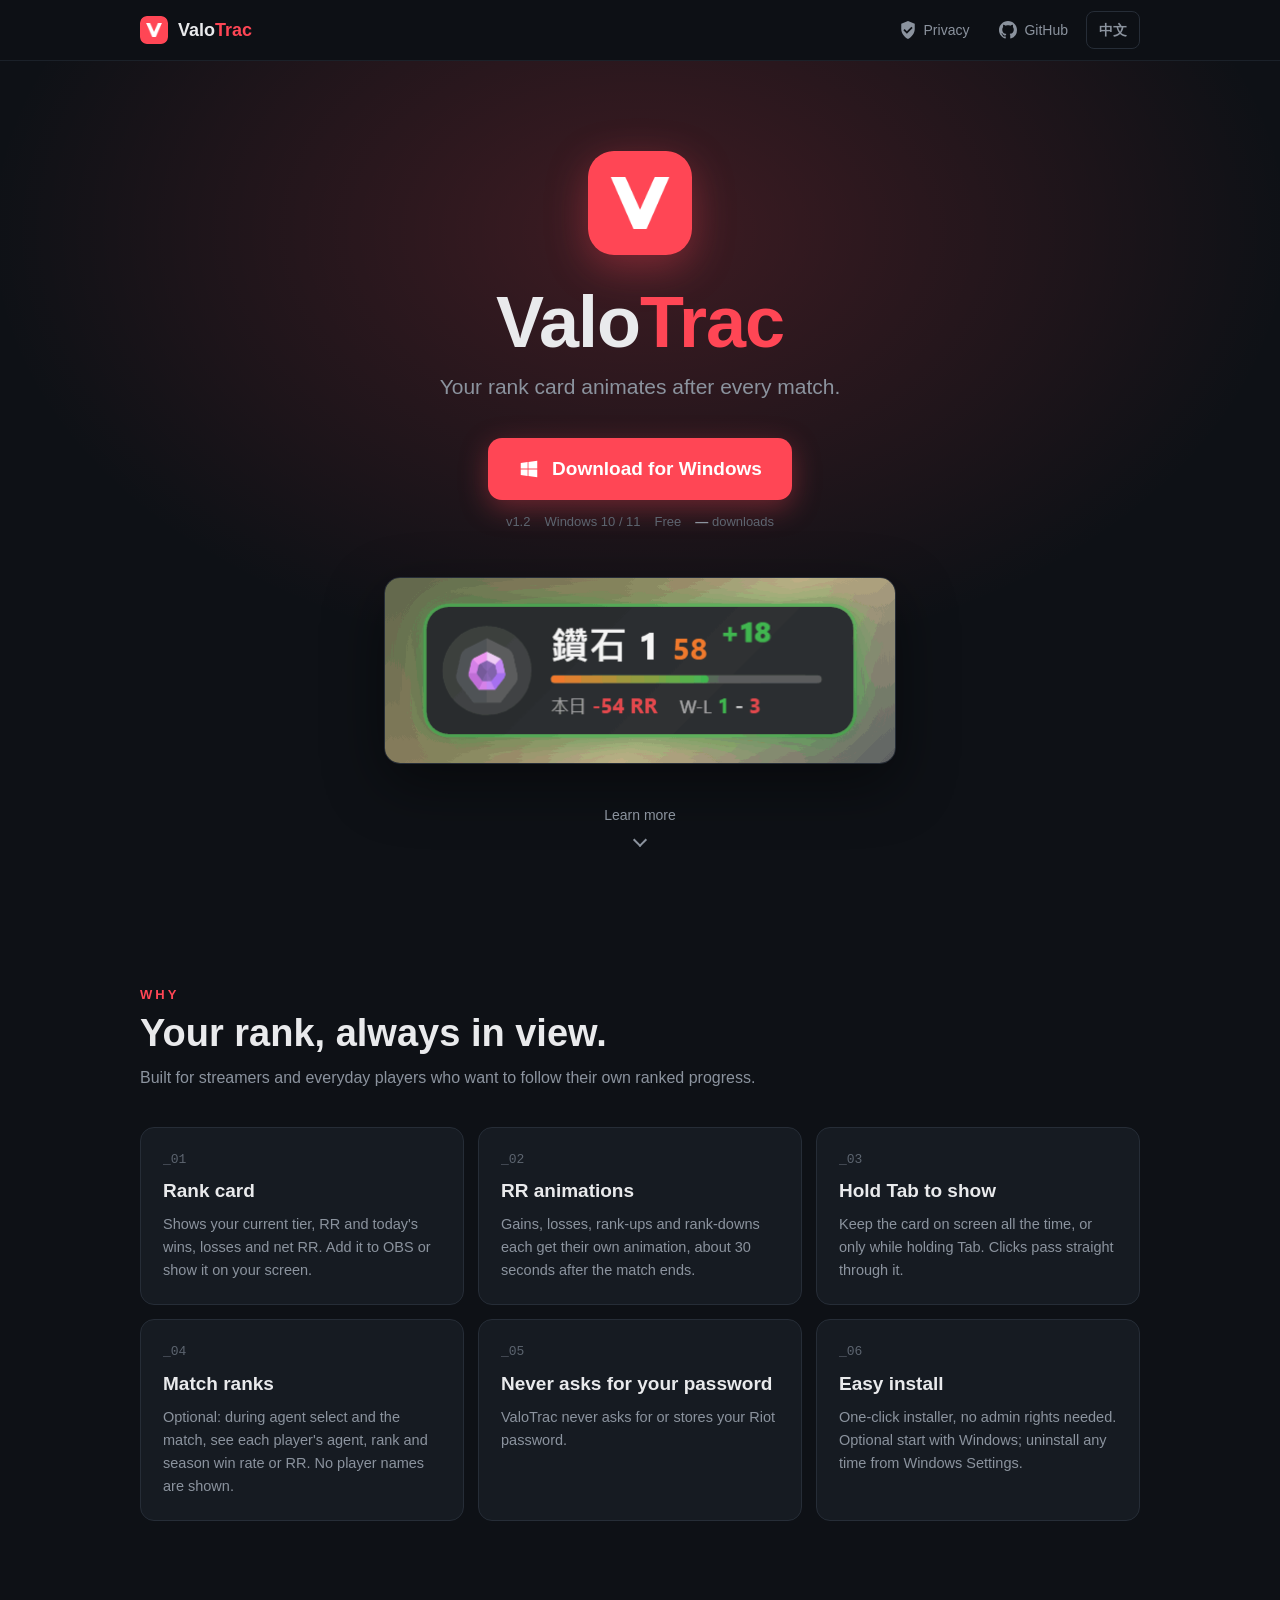
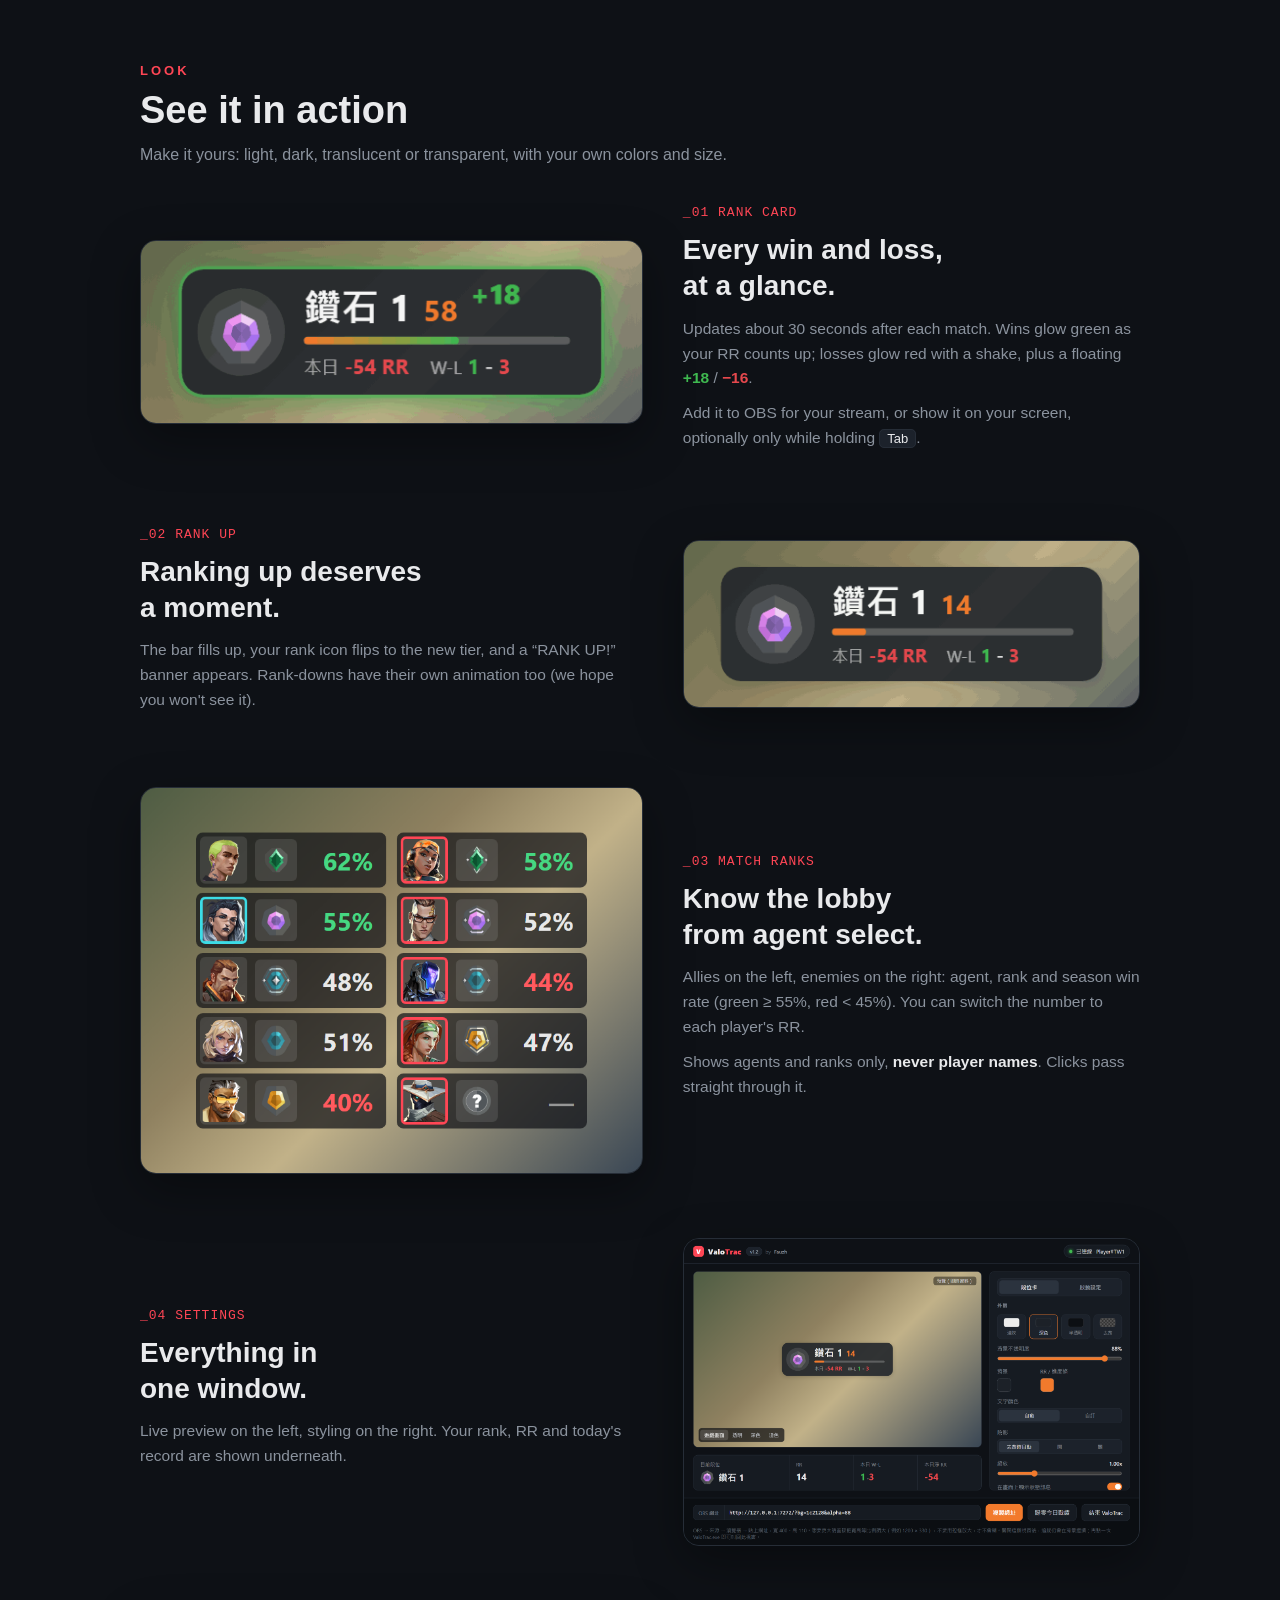
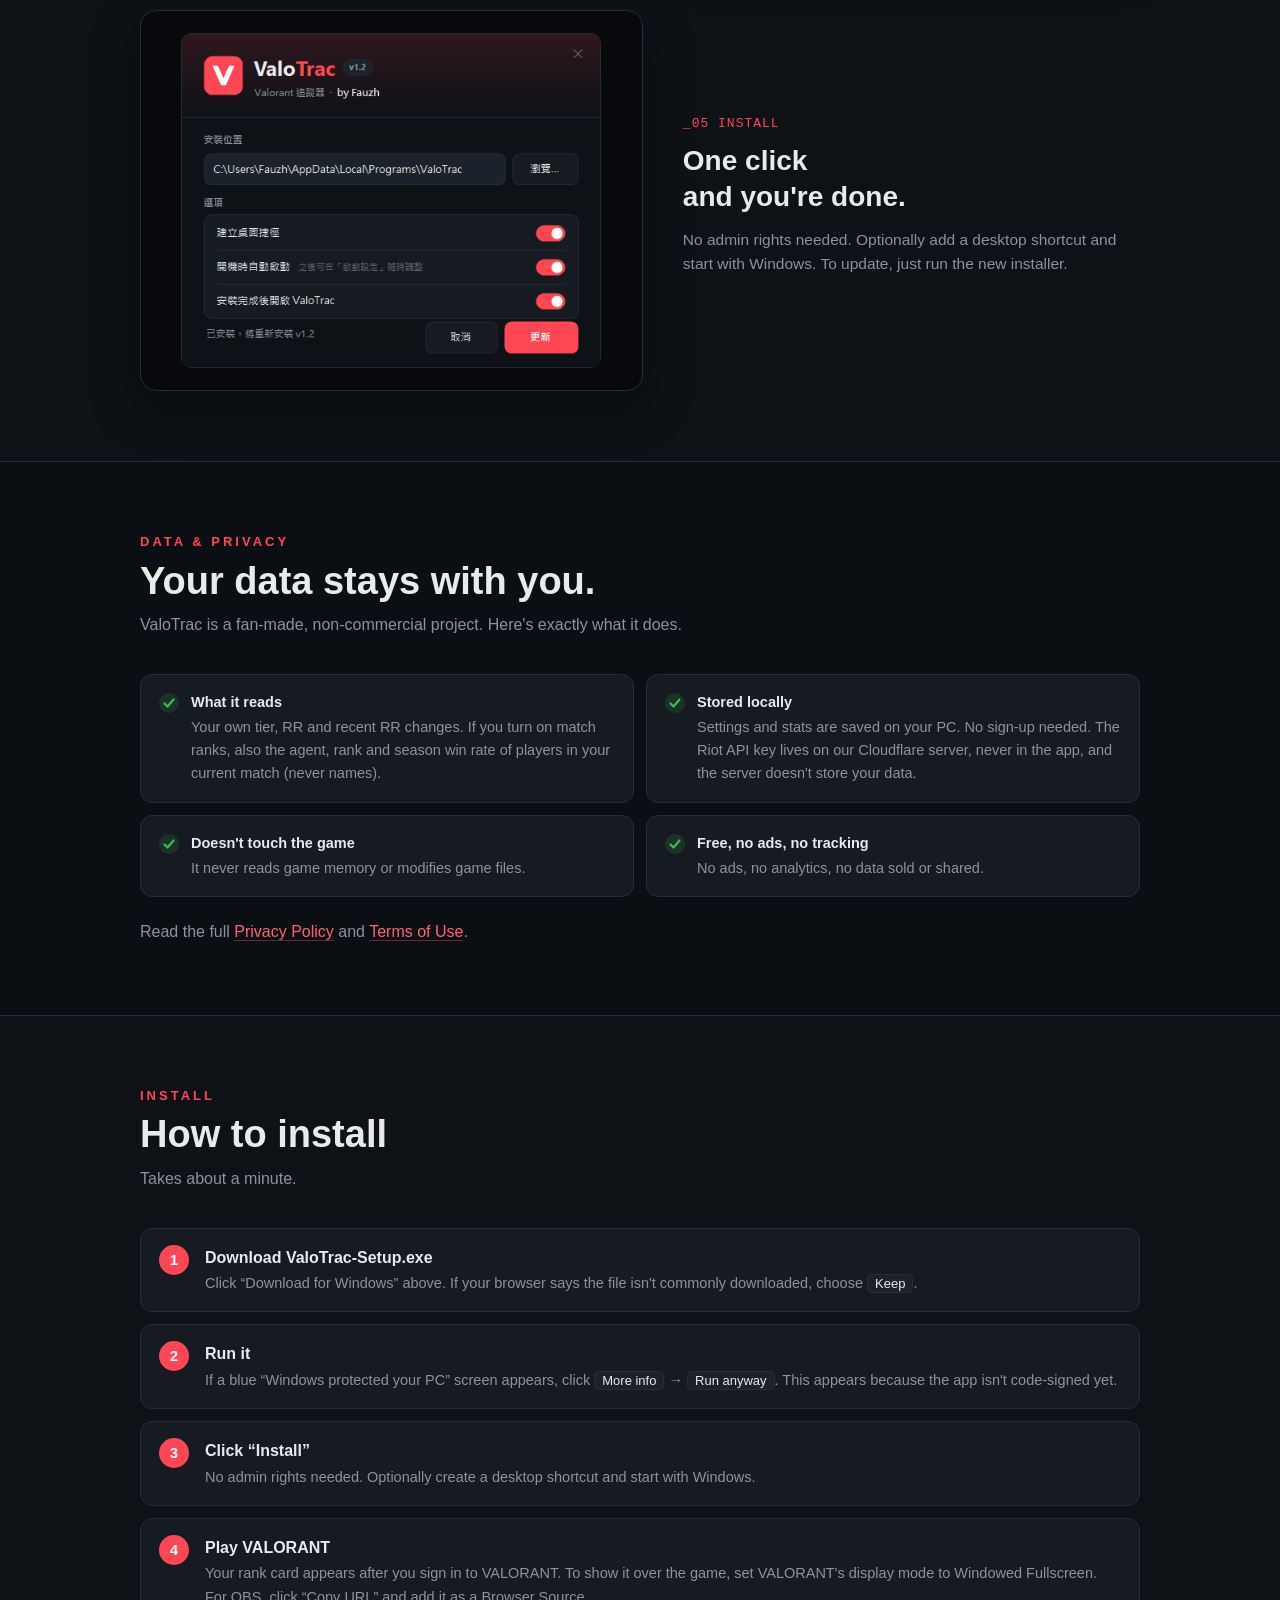
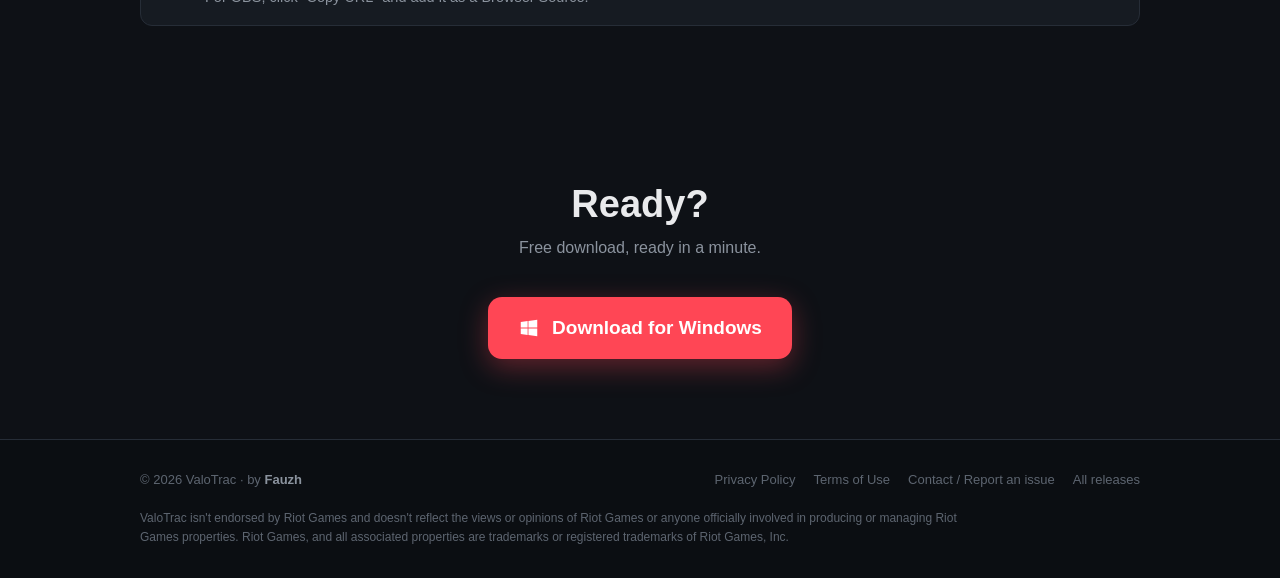
==== commit 80c768cd: "v1.4" ====
--- a/docs/index.html
+++ b/docs/index.html
@@ -236,11 +236,11 @@
 <section class="trust" id="data">
   <div class="wrap">
     <div class="eyebrow">DATA &amp; PRIVACY</div>
-    <h2 data-en="Your data stays on your PC.">你的資料只留在你的電腦。</h2>
+    <h2 data-en="Your data stays with you.">你的資料留在你身邊。</h2>
     <p class="lead" data-en="ValoTrac is a fan-made, non-commercial project. Here's exactly what it does.">ValoTrac 是玩家自製的非商業專案，以下是它做什麼、不做什麼。</p>
     <ul class="checks">
       <li><div><b data-en="What it reads">讀取哪些資料</b><span data-en="Your own tier, RR and recent RR changes. If you turn on match ranks, also the agent, rank and season win rate of players in your current match (never names).">你自己的段位、RR 與最近的 RR 變化；開啟「查看段位」時，另外讀取同場玩家的英雄、段位與本季勝率（不含名字）。</span></div></li>
-      <li><div><b data-en="Stored locally">只存在本機</b><span data-en="Settings and session stats are saved on your PC. There is no ValoTrac server or account.">設定與戰績只存在你的電腦，沒有 ValoTrac 伺服器，也不需要註冊帳號。</span></div></li>
+      <li><div><b data-en="Stored locally">只存在本機</b><span data-en="Settings and stats are saved on your PC. No sign-up needed. The Riot API key lives on our Cloudflare server, never in the app, and the server doesn't store your data.">設定與戰績只存在你的電腦，不需要註冊帳號。Riot API 金鑰放在 Cloudflare 伺服器上，不在程式裡，伺服器也不會儲存你的資料。</span></div></li>
       <li><div><b data-en="Doesn't touch the game">不碰遊戲本體</b><span data-en="It never reads game memory or modifies game files.">不讀取遊戲記憶體，也不修改任何遊戲檔案。</span></div></li>
       <li><div><b data-en="Free, no ads, no tracking">免費、無廣告、無追蹤</b><span data-en="No ads, no analytics, no data sold or shared.">沒有廣告、沒有使用分析，也不會販售或分享任何資料。</span></div></li>
     </ul>
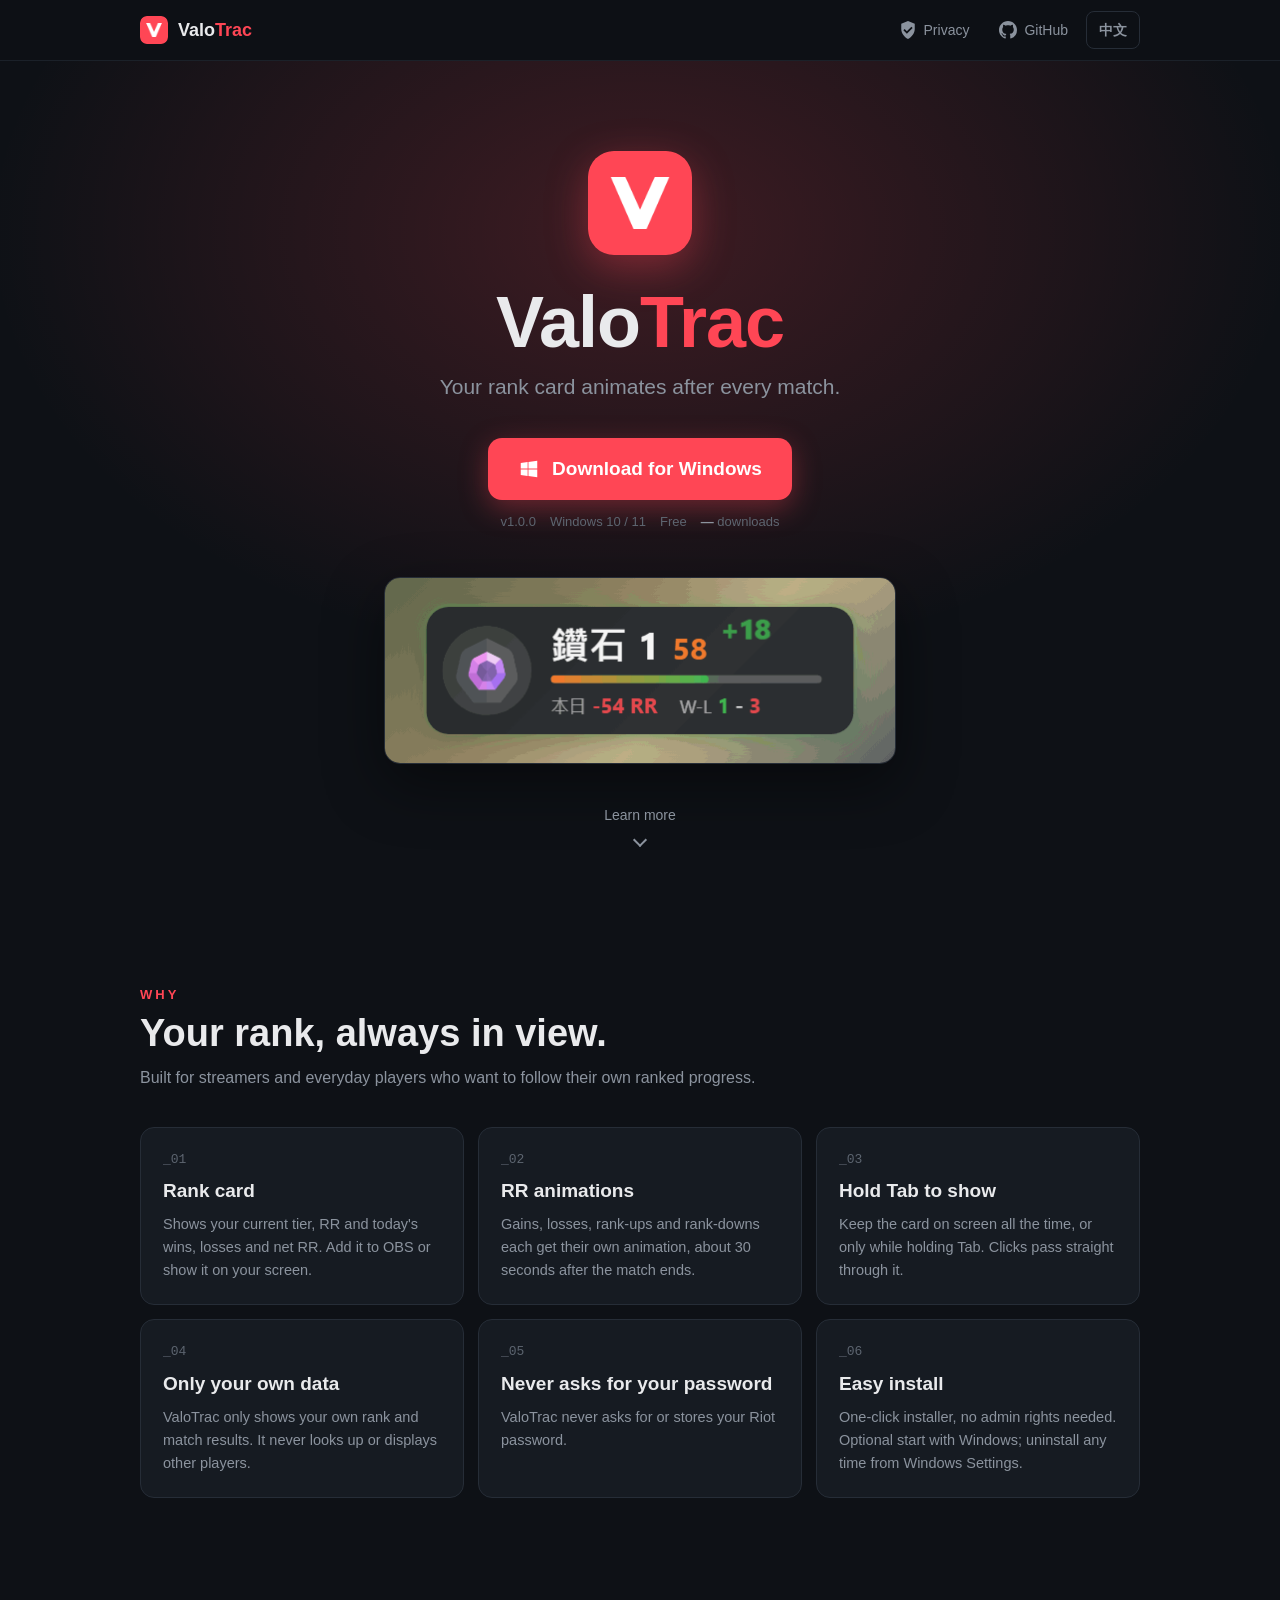
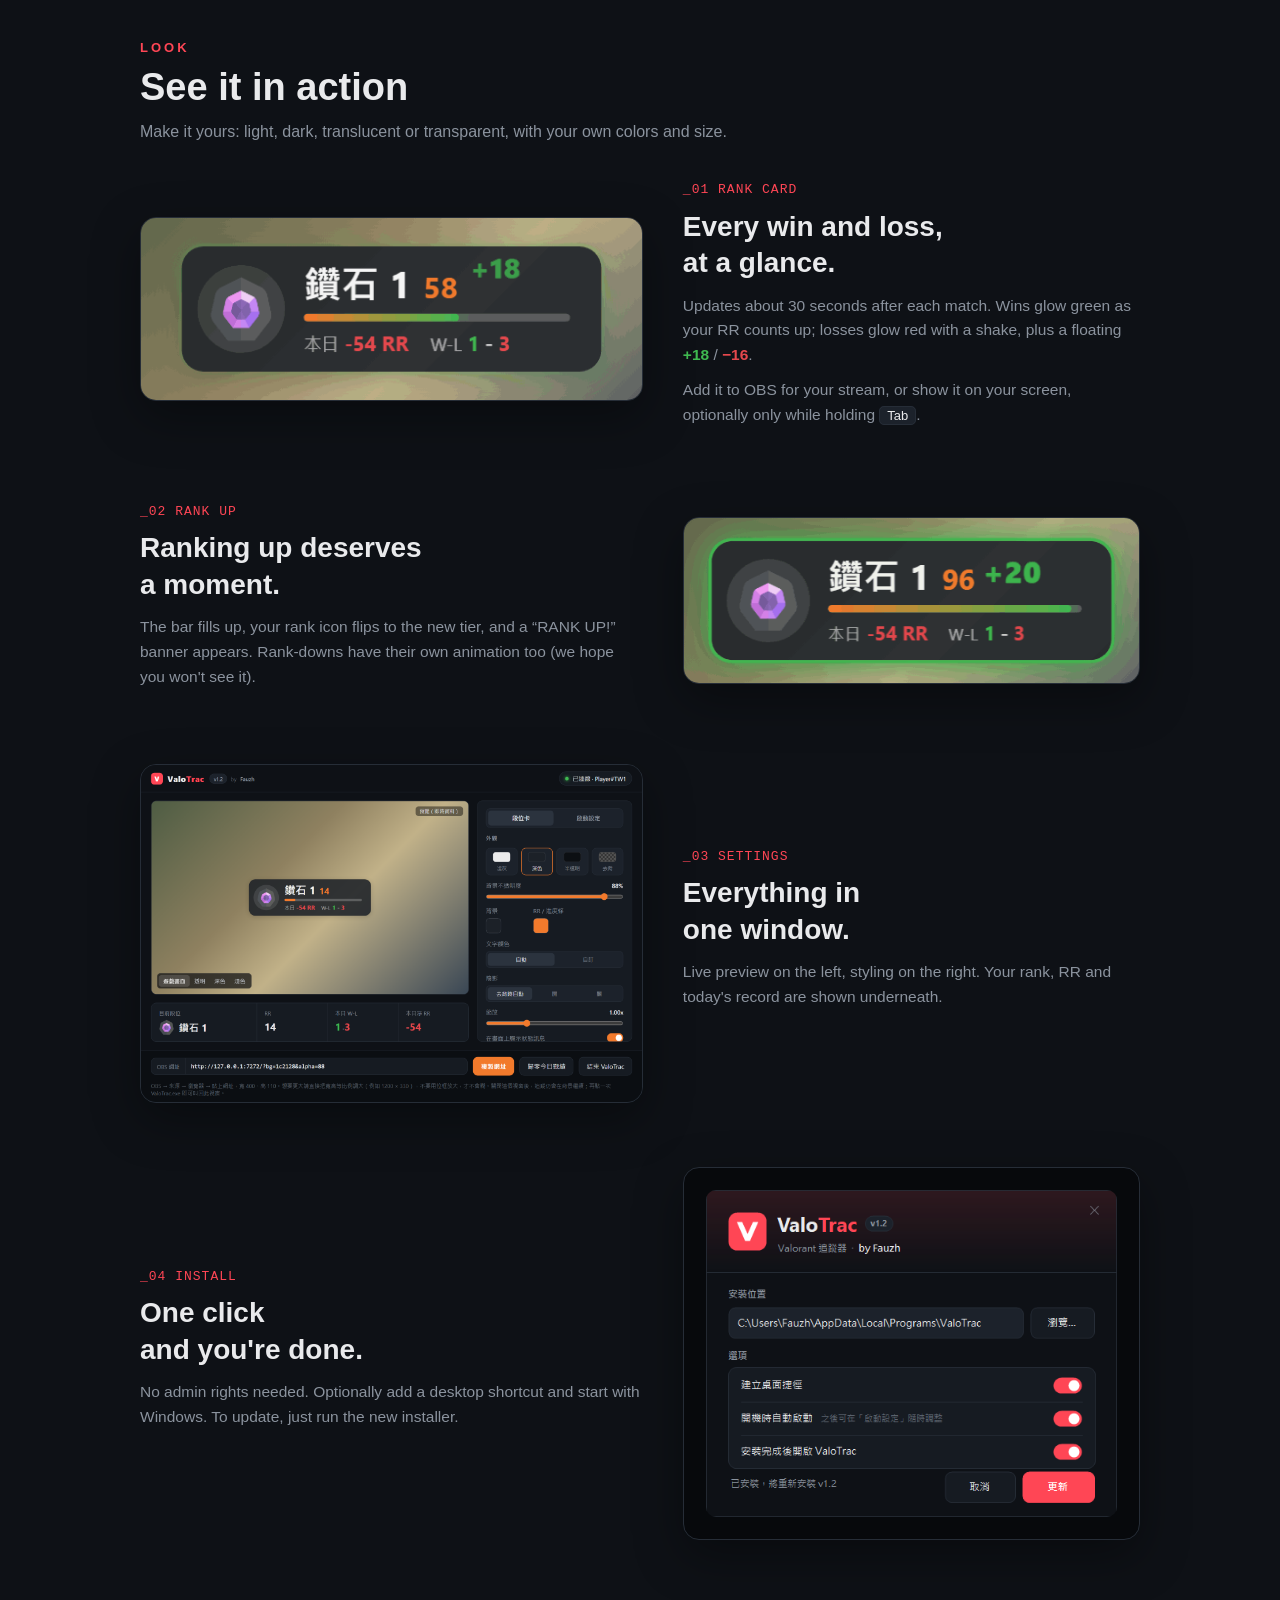
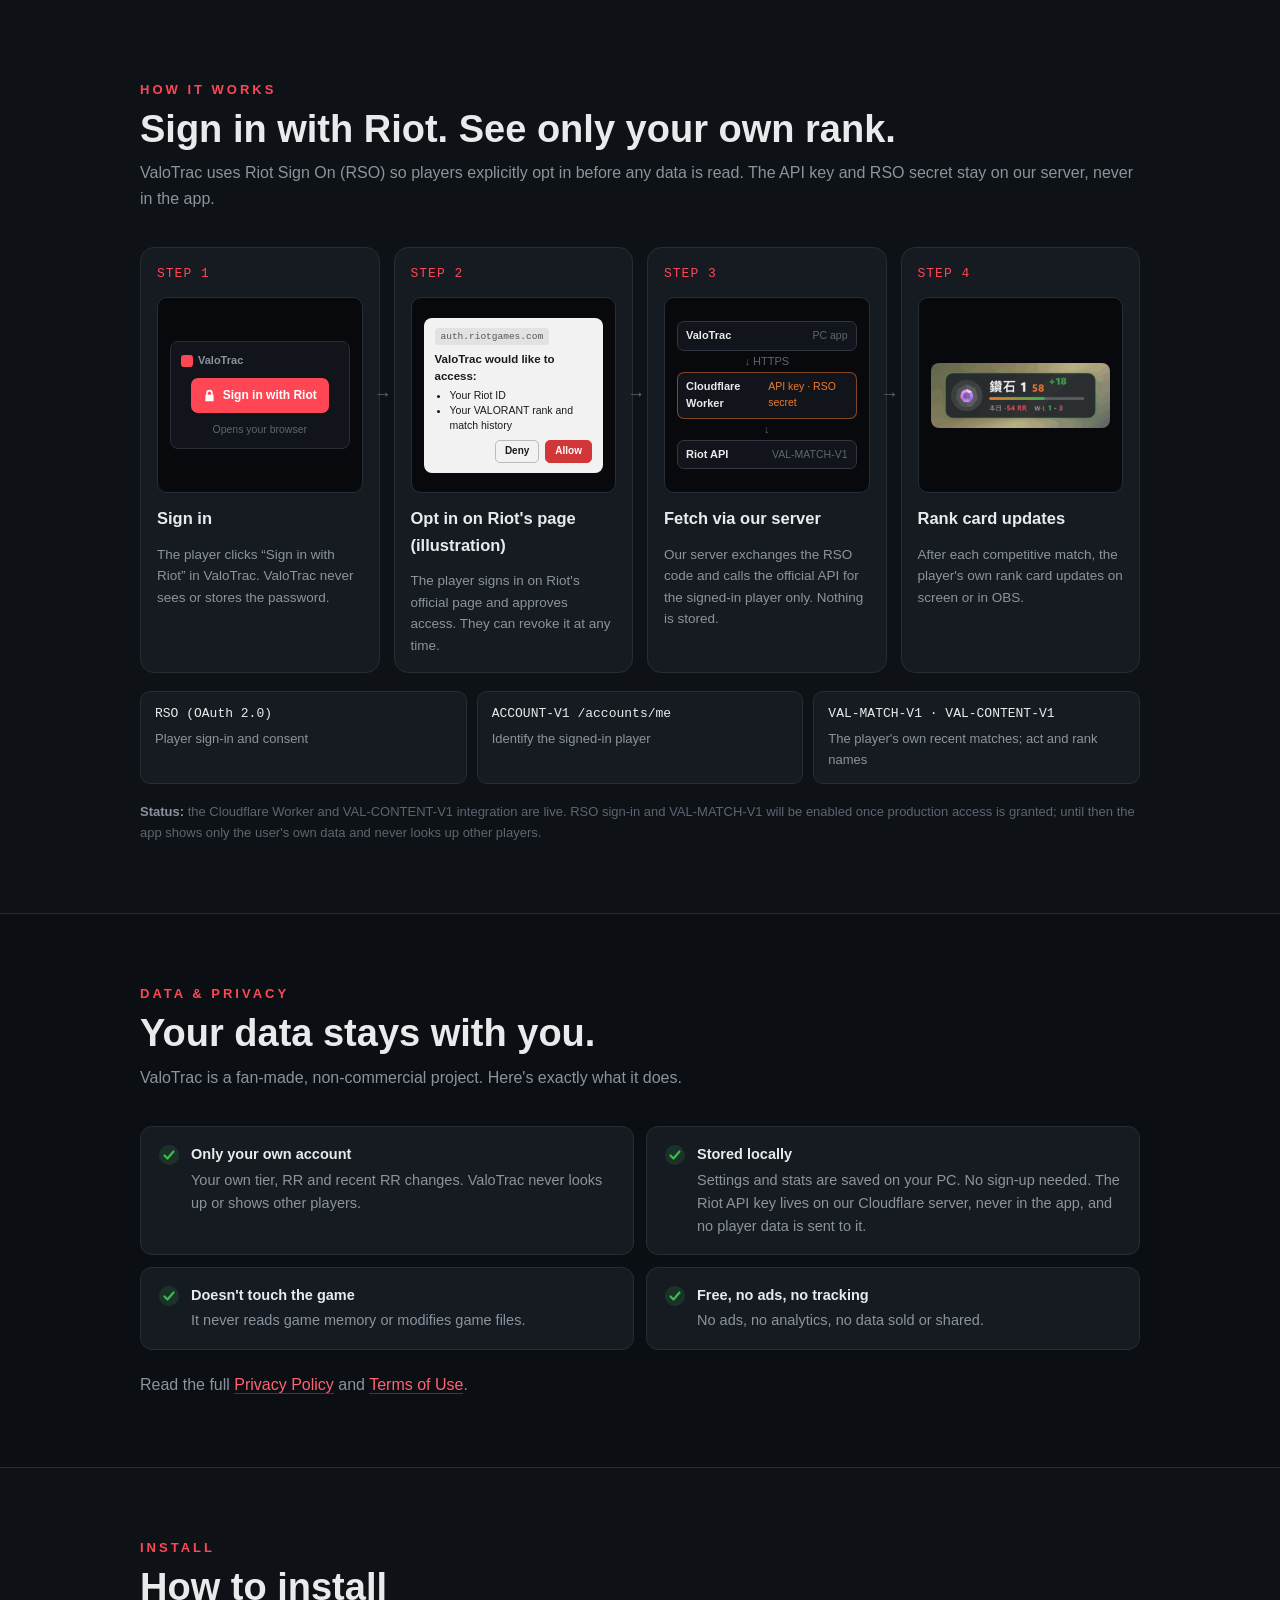
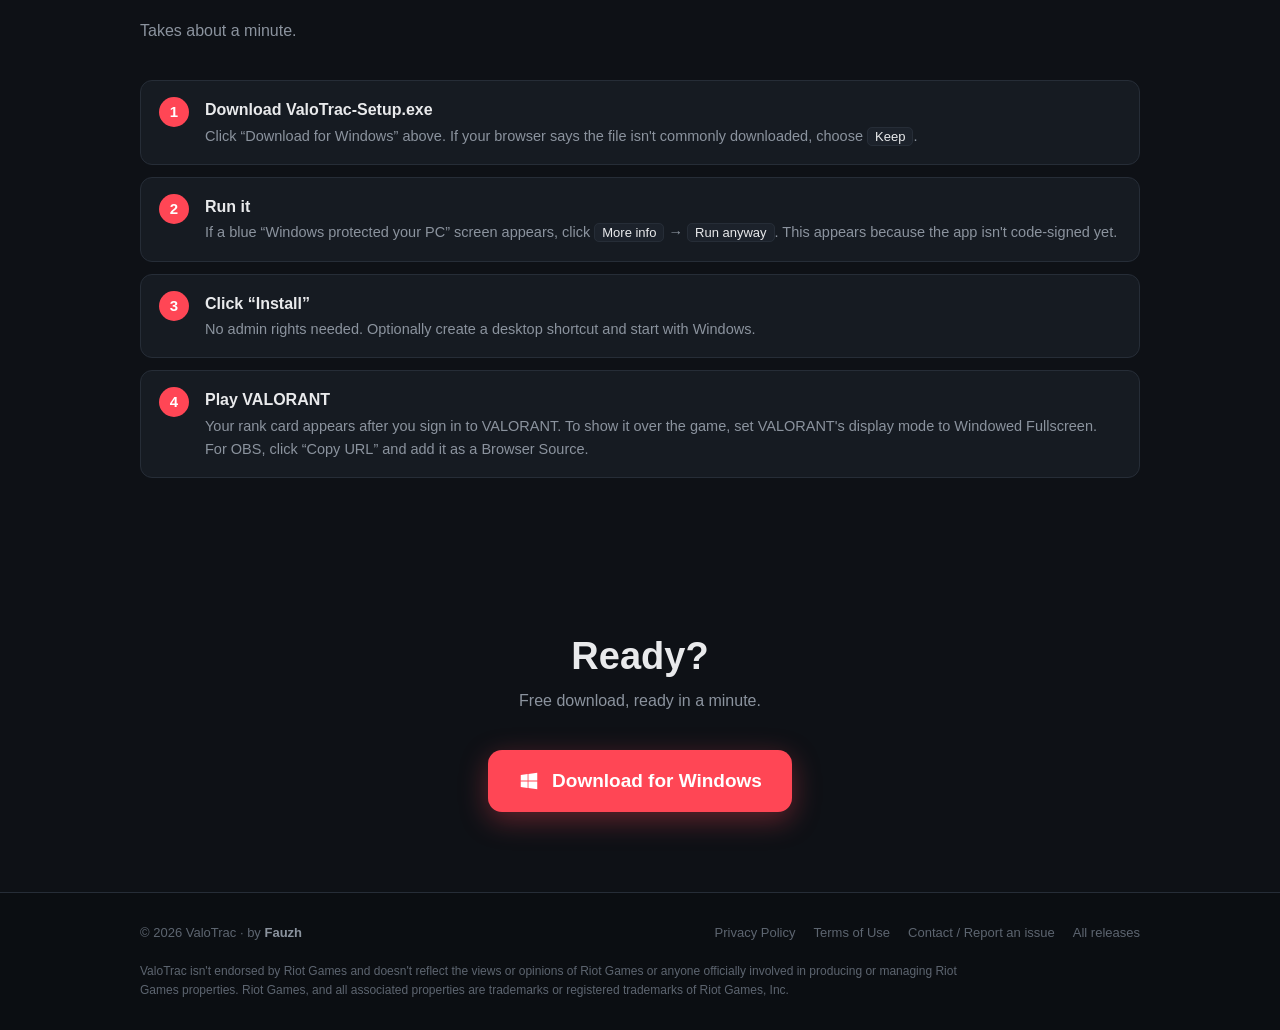
==== commit 1d5aa0cc: "Add files via upload" ====
--- a/docs/index.html
+++ b/docs/index.html
@@ -114,7 +114,47 @@
   footer b { color: var(--muted); }
   footer .legal { margin: 18px 0 0; font-size: 12px; line-height: 1.6; color: var(--dim); max-width: 820px; }
 
+  /* ---------- How it works（RSO 流程） ---------- */
+  .flow { display: grid; grid-template-columns: repeat(4, 1fr); gap: 14px; counter-reset: f; }
+  .fstep { background: var(--panel); border: 1px solid var(--line); border-radius: 14px; padding: 16px; display: flex; flex-direction: column; gap: 12px; position: relative; }
+  .fstep:not(:last-child)::after { content: "→"; position: absolute; right: -13px; top: 132px; color: var(--dim); font-size: 18px; z-index: 1; }
+  .fstep .no { font-family: Consolas, monospace; color: var(--red); font-size: 13px; letter-spacing: 1px; }
+  .fstep h3 { margin: 0; font-size: 16.5px; }
+  .fstep p { margin: 0; color: var(--muted); font-size: 13.5px; }
+  .mock { height: 196px; border-radius: 10px; background: #07090c; border: 1px solid var(--line); display: grid; place-items: center; padding: 12px; overflow: hidden; }
+  .m-app { width: 100%; border-radius: 8px; background: #11151b; border: 1px solid #262d37; padding: 10px; display: flex; flex-direction: column; gap: 8px; align-items: center; }
+  .m-app .bar { width: 100%; display: flex; gap: 5px; align-items: center; font-size: 11px; color: var(--muted); font-weight: 700; }
+  .m-app .bar i { width: 12px; height: 12px; border-radius: 3px; background: var(--red); display: inline-block; }
+  .m-btn { display: inline-flex; align-items: center; gap: 7px; background: var(--red); color: #fff; font-size: 12px; font-weight: 700; border-radius: 7px; padding: 8px 12px; }
+  .m-btn svg { width: 13px; height: 13px; fill: currentColor; }
+  .m-tip { font-size: 10.5px; color: var(--dim); }
+  .m-consent { width: 100%; border-radius: 8px; background: #f2f2f2; color: #1b1b1b; padding: 10px 11px; font-size: 10.5px; line-height: 1.45; }
+  .m-consent .url { font-family: Consolas, monospace; font-size: 9.5px; color: #555; background: #e2e2e2; border-radius: 4px; padding: 2px 6px; margin-bottom: 6px; display: inline-block; }
+  .m-consent b { display: block; font-size: 11.5px; margin-bottom: 3px; }
+  .m-consent ul { margin: 0 0 7px; padding-left: 15px; }
+  .m-consent .btns { display: flex; gap: 6px; justify-content: flex-end; }
+  .m-consent .btns span { border-radius: 5px; padding: 3px 9px; font-weight: 700; font-size: 10px; border: 1px solid #bbb; }
+  .m-consent .btns .ok { background: #d13639; color: #fff; border-color: #d13639; }
+  .m-arch { width: 100%; display: flex; flex-direction: column; gap: 5px; font-size: 10.5px; }
+  .m-arch .node { border: 1px solid #2f3742; background: #11151b; border-radius: 7px; padding: 5px 8px; display: flex; justify-content: space-between; gap: 6px; }
+  .m-arch .node b { color: var(--text); font-size: 11px; } .m-arch .node span { color: var(--dim); }
+  .m-arch .node.key { border-color: rgba(242,122,44,.5); } .m-arch .node.key span { color: var(--accent); }
+  .m-arch .down { text-align: center; color: var(--dim); line-height: 1; font-size: 11px; }
+  .mock.card img { width: 100%; border-radius: 8px; display: block; }
+  .flow-note { margin: 18px 0 0; font-size: 13px; color: var(--dim); }
+  .flow-note b { color: var(--muted); }
+  .apis { display: grid; grid-template-columns: repeat(3, 1fr); gap: 10px; margin-top: 18px; }
+  .apis div { background: var(--panel); border: 1px solid var(--line); border-radius: 10px; padding: 12px 14px; font-size: 13px; color: var(--muted); }
+  .apis code { display: block; font-family: Consolas, monospace; color: var(--text); font-size: 13px; margin-bottom: 4px; }
+
   @media (max-width: 800px) {
+    .flow { grid-template-columns: 1fr 1fr; }
+    .fstep::after { display: none; }
+    .apis { grid-template-columns: 1fr; }
+  }
+  @media (max-width: 560px) {
+    .flow { grid-template-columns: 1fr; }
+    .mock { height: auto; min-height: 150px; }
     .features { grid-template-columns: 1fr 1fr; }
     .checks { grid-template-columns: 1fr; }
     .show { grid-template-columns: 1fr; gap: 20px; margin-bottom: 48px; }
@@ -152,7 +192,7 @@
         <span data-en="Download for Windows">下載 Windows 版</span>
       </a>
       <div class="meta">
-        <span id="ver">v1.2</span>
+        <span id="ver">v1.0.0</span>
         <span>Windows 10 / 11</span>
         <span data-en="Free">免費</span>
         <span data-en="&lt;b id=&quot;count&quot;&gt;—&lt;/b&gt; downloads">累計下載 <b id="count">—</b> 次</span>
@@ -172,7 +212,7 @@
       <div class="feat"><div class="n">_01</div><h3 data-en="Rank card">段位卡</h3><p data-en="Shows your current tier, RR and today's wins, losses and net RR. Add it to OBS or show it on your screen.">即時顯示你的段位、RR、本日勝敗與淨 RR。可以放進 OBS，也可以直接顯示在螢幕上。</p></div>
       <div class="feat"><div class="n">_02</div><h3 data-en="RR animations">上分動畫</h3><p data-en="Gains, losses, rank-ups and rank-downs each get their own animation, about 30 seconds after the match ends.">上分、掉分、升段、降段都有專屬動畫，比賽結束約 30 秒內自動更新。</p></div>
       <div class="feat"><div class="n">_03</div><h3 data-en="Hold Tab to show">按 Tab 顯示</h3><p data-en="Keep the card on screen all the time, or only while holding Tab. Clicks pass straight through it.">段位卡可以一直顯示，或只在按住 Tab 時出現；滑鼠會直接穿透，不影響操作。</p></div>
-      <div class="feat"><div class="n">_04</div><h3 data-en="Match ranks">查看段位</h3><p data-en="Optional: during agent select and the match, see each player's agent, rank and season win rate or RR. No player names are shown.">選用功能：選角與對戰中看到雙方每個人的英雄、段位、本季勝率或 RR，不顯示任何玩家名字。</p></div>
+      <div class="feat"><div class="n">_04</div><h3 data-en="Only your own data">只看你自己</h3><p data-en="ValoTrac only shows your own rank and match results. It never looks up or displays other players.">ValoTrac 只顯示你自己的段位與戰績，不會查詢或顯示其他玩家的資料。</p></div>
       <div class="feat"><div class="n">_05</div><h3 data-en="Never asks for your password">不會要你的密碼</h3><p data-en="ValoTrac never asks for or stores your Riot password.">ValoTrac 不會要求、也不會儲存你的 Riot 帳號密碼。</p></div>
       <div class="feat"><div class="n">_06</div><h3 data-en="Easy install">好安裝</h3><p data-en="One-click installer, no admin rights needed. Optional start with Windows; uninstall any time from Windows Settings.">一鍵安裝，不需要系統管理員權限；可設定開機自動啟動，隨時從 Windows 設定解除安裝。</p></div>
     </div>
@@ -205,31 +245,77 @@
     </div>
 
     <div class="show">
-      <div class="media"><img src="img/shot-panel.png" alt="In-game panel: agents, ranks and win rates of both teams" loading="lazy"></div>
-      <div class="txt">
-        <div class="n" data-en="_03 MATCH RANKS">_03 查看段位</div>
-        <h3 data-en="Know the lobby&lt;br&gt;from agent select.">選角時就知道，<br>這場對手什麼水準。</h3>
-        <p data-en="Allies on the left, enemies on the right: agent, rank and season win rate (green ≥ 55%, red &lt; 45%). You can switch the number to each player's RR.">左邊隊友、右邊敵人，顯示英雄、段位，以及本季勝率（綠色 ≥ 55%、紅色 &lt; 45%）。也可以切換成顯示每個人的 RR。</p>
-        <p data-en="Shows agents and ranks only, &lt;b&gt;never player names&lt;/b&gt;. Clicks pass straight through it.">只顯示英雄與段位，<b>不顯示任何玩家名字</b>；滑鼠會直接穿透，不影響操作。</p>
-      </div>
-    </div>
-    <div class="show rev">
       <div class="media"><img src="img/shot-app.png" alt="ValoTrac settings window" loading="lazy"></div>
       <div class="txt">
-        <div class="n" data-en="_04 SETTINGS">_04 設定介面</div>
+        <div class="n" data-en="_03 SETTINGS">_03 設定介面</div>
         <h3 data-en="Everything in&lt;br&gt;one window.">所有東西，<br>都在一個視窗裡調。</h3>
         <p data-en="Live preview on the left, styling on the right. Your rank, RR and today's record are shown underneath.">左邊即時預覽，右邊調外觀；下方顯示你目前的段位、RR 與本日戰績。</p>
       </div>
     </div>
 
-    <div class="show">
+    <div class="show rev">
       <div class="media plain"><img src="img/shot-setup.png" alt="ValoTrac installer" loading="lazy"></div>
       <div class="txt">
-        <div class="n" data-en="_05 INSTALL">_05 安裝</div>
+        <div class="n" data-en="_04 INSTALL">_04 安裝</div>
         <h3 data-en="One click&lt;br&gt;and you're done.">按一下，<br>就裝好了。</h3>
         <p data-en="No admin rights needed. Optionally add a desktop shortcut and start with Windows. To update, just run the new installer.">不需要系統管理員權限。可以勾選桌面捷徑、開機自動啟動；之後出新版，直接執行新的安裝檔就能更新。</p>
       </div>
     </div>
+  </div>
+</section>
+
+<section id="how">
+  <div class="wrap">
+    <div class="eyebrow">HOW IT WORKS</div>
+    <h2 data-en="Sign in with Riot. See only your own rank.">用 Riot 帳號登入，只看你自己的段位。</h2>
+    <p class="lead" data-en="ValoTrac uses Riot Sign On (RSO) so players explicitly opt in before any data is read. The API key and RSO secret stay on our server, never in the app.">ValoTrac 使用 Riot Sign On（RSO）：玩家必須自己登入並同意，才會讀取任何資料。API 金鑰與 RSO 密鑰都保管在伺服器上，不會放進程式裡。</p>
+    <div class="flow">
+      <div class="fstep">
+        <div class="no">STEP 1</div>
+        <div class="mock"><div class="m-app">
+          <div class="bar"><i></i>ValoTrac</div>
+          <span class="m-btn"><svg viewBox="0 0 16 16"><path d="M8 1a4 4 0 0 1 4 4v2h1v8H3V7h1V5a4 4 0 0 1 4-4Zm0 2a2 2 0 0 0-2 2v2h4V5a2 2 0 0 0-2-2Z"/></svg><span data-en="Sign in with Riot">使用 Riot 登入</span></span>
+          <span class="m-tip" data-en="Opens your browser">會開啟瀏覽器</span>
+        </div></div>
+        <h3 data-en="Sign in">登入</h3>
+        <p data-en="The player clicks “Sign in with Riot” in ValoTrac. ValoTrac never sees or stores the password.">玩家在 ValoTrac 按「使用 Riot 登入」。ValoTrac 看不到、也不會儲存密碼。</p>
+      </div>
+      <div class="fstep">
+        <div class="no">STEP 2</div>
+        <div class="mock"><div class="m-consent">
+          <span class="url">auth.riotgames.com</span>
+          <b data-en="ValoTrac would like to access:">ValoTrac 想要存取：</b>
+          <ul><li data-en="Your Riot ID">你的 Riot ID</li><li data-en="Your VALORANT rank and match history">你的 VALORANT 段位與對戰紀錄</li></ul>
+          <div class="btns"><span data-en="Deny">拒絕</span><span class="ok" data-en="Allow">允許</span></div>
+        </div></div>
+        <h3 data-en="Opt in on Riot's page (illustration)">在 Riot 頁面同意（示意圖）</h3>
+        <p data-en="The player signs in on Riot's official page and approves access. They can revoke it at any time.">玩家在 Riot 官方頁面登入並同意授權，之後隨時可以撤銷。</p>
+      </div>
+      <div class="fstep">
+        <div class="no">STEP 3</div>
+        <div class="mock"><div class="m-arch">
+          <div class="node"><b>ValoTrac</b><span data-en="PC app">電腦程式</span></div>
+          <div class="down">↓ HTTPS</div>
+          <div class="node key"><b>Cloudflare Worker</b><span data-en="API key · RSO secret">API 金鑰 · RSO 密鑰</span></div>
+          <div class="down">↓</div>
+          <div class="node"><b>Riot API</b><span>VAL-MATCH-V1</span></div>
+        </div></div>
+        <h3 data-en="Fetch via our server">透過伺服器查詢</h3>
+        <p data-en="Our server exchanges the RSO code and calls the official API for the signed-in player only. Nothing is stored.">伺服器用 RSO 授權碼換取權杖，只為登入的玩家本人呼叫官方 API，不儲存任何資料。</p>
+      </div>
+      <div class="fstep">
+        <div class="no">STEP 4</div>
+        <div class="mock card"><img src="img/card-updown.gif" alt="Rank card" loading="lazy"></div>
+        <h3 data-en="Rank card updates">段位卡更新</h3>
+        <p data-en="After each competitive match, the player's own rank card updates on screen or in OBS.">每場競技對戰結束後，玩家自己的段位卡在螢幕或 OBS 上自動更新。</p>
+      </div>
+    </div>
+    <div class="apis">
+      <div><code>RSO (OAuth 2.0)</code><span data-en="Player sign-in and consent">玩家登入與授權</span></div>
+      <div><code>ACCOUNT-V1 /accounts/me</code><span data-en="Identify the signed-in player">確認登入的玩家是誰</span></div>
+      <div><code>VAL-MATCH-V1 · VAL-CONTENT-V1</code><span data-en="The player's own recent matches; act and rank names">玩家自己的近期對戰；賽季與段位名稱</span></div>
+    </div>
+    <p class="flow-note" data-en="&lt;b&gt;Status:&lt;/b&gt; the Cloudflare Worker and VAL-CONTENT-V1 integration are live. RSO sign-in and VAL-MATCH-V1 will be enabled once production access is granted; until then the app shows only the user's own data and never looks up other players."><b>目前進度：</b>Cloudflare Worker 與 VAL-CONTENT-V1 已上線；RSO 登入與 VAL-MATCH-V1 會在取得正式權限後啟用。在那之前，程式只顯示使用者自己的資料，不會查詢其他玩家。</p>
   </div>
 </section>
 
@@ -239,8 +325,8 @@
     <h2 data-en="Your data stays with you.">你的資料留在你身邊。</h2>
     <p class="lead" data-en="ValoTrac is a fan-made, non-commercial project. Here's exactly what it does.">ValoTrac 是玩家自製的非商業專案，以下是它做什麼、不做什麼。</p>
     <ul class="checks">
-      <li><div><b data-en="What it reads">讀取哪些資料</b><span data-en="Your own tier, RR and recent RR changes. If you turn on match ranks, also the agent, rank and season win rate of players in your current match (never names).">你自己的段位、RR 與最近的 RR 變化；開啟「查看段位」時，另外讀取同場玩家的英雄、段位與本季勝率（不含名字）。</span></div></li>
-      <li><div><b data-en="Stored locally">只存在本機</b><span data-en="Settings and stats are saved on your PC. No sign-up needed. The Riot API key lives on our Cloudflare server, never in the app, and the server doesn't store your data.">設定與戰績只存在你的電腦，不需要註冊帳號。Riot API 金鑰放在 Cloudflare 伺服器上，不在程式裡，伺服器也不會儲存你的資料。</span></div></li>
+      <li><div><b data-en="Only your own account">只讀取你自己的帳號</b><span data-en="Your own tier, RR and recent RR changes. ValoTrac never looks up or shows other players.">你自己的段位、RR 與最近的 RR 變化。不會查詢或顯示其他玩家。</span></div></li>
+      <li><div><b data-en="Stored locally">只存在本機</b><span data-en="Settings and stats are saved on your PC. No sign-up needed. The Riot API key lives on our Cloudflare server, never in the app, and no player data is sent to it.">設定與戰績只存在你的電腦，不需要註冊帳號。Riot API 金鑰放在 Cloudflare 伺服器上，不在程式裡，也不會把玩家資料送到伺服器。</span></div></li>
       <li><div><b data-en="Doesn't touch the game">不碰遊戲本體</b><span data-en="It never reads game memory or modifies game files.">不讀取遊戲記憶體，也不修改任何遊戲檔案。</span></div></li>
       <li><div><b data-en="Free, no ads, no tracking">免費、無廣告、無追蹤</b><span data-en="No ads, no analytics, no data sold or shared.">沒有廣告、沒有使用分析，也不會販售或分享任何資料。</span></div></li>
     </ul>
@@ -288,6 +374,6 @@
   </div>
 </footer>
 
-<script src="site.js"></script>
+<script src="site.js?v=1.0.0"></script>
 </body>
 </html>
